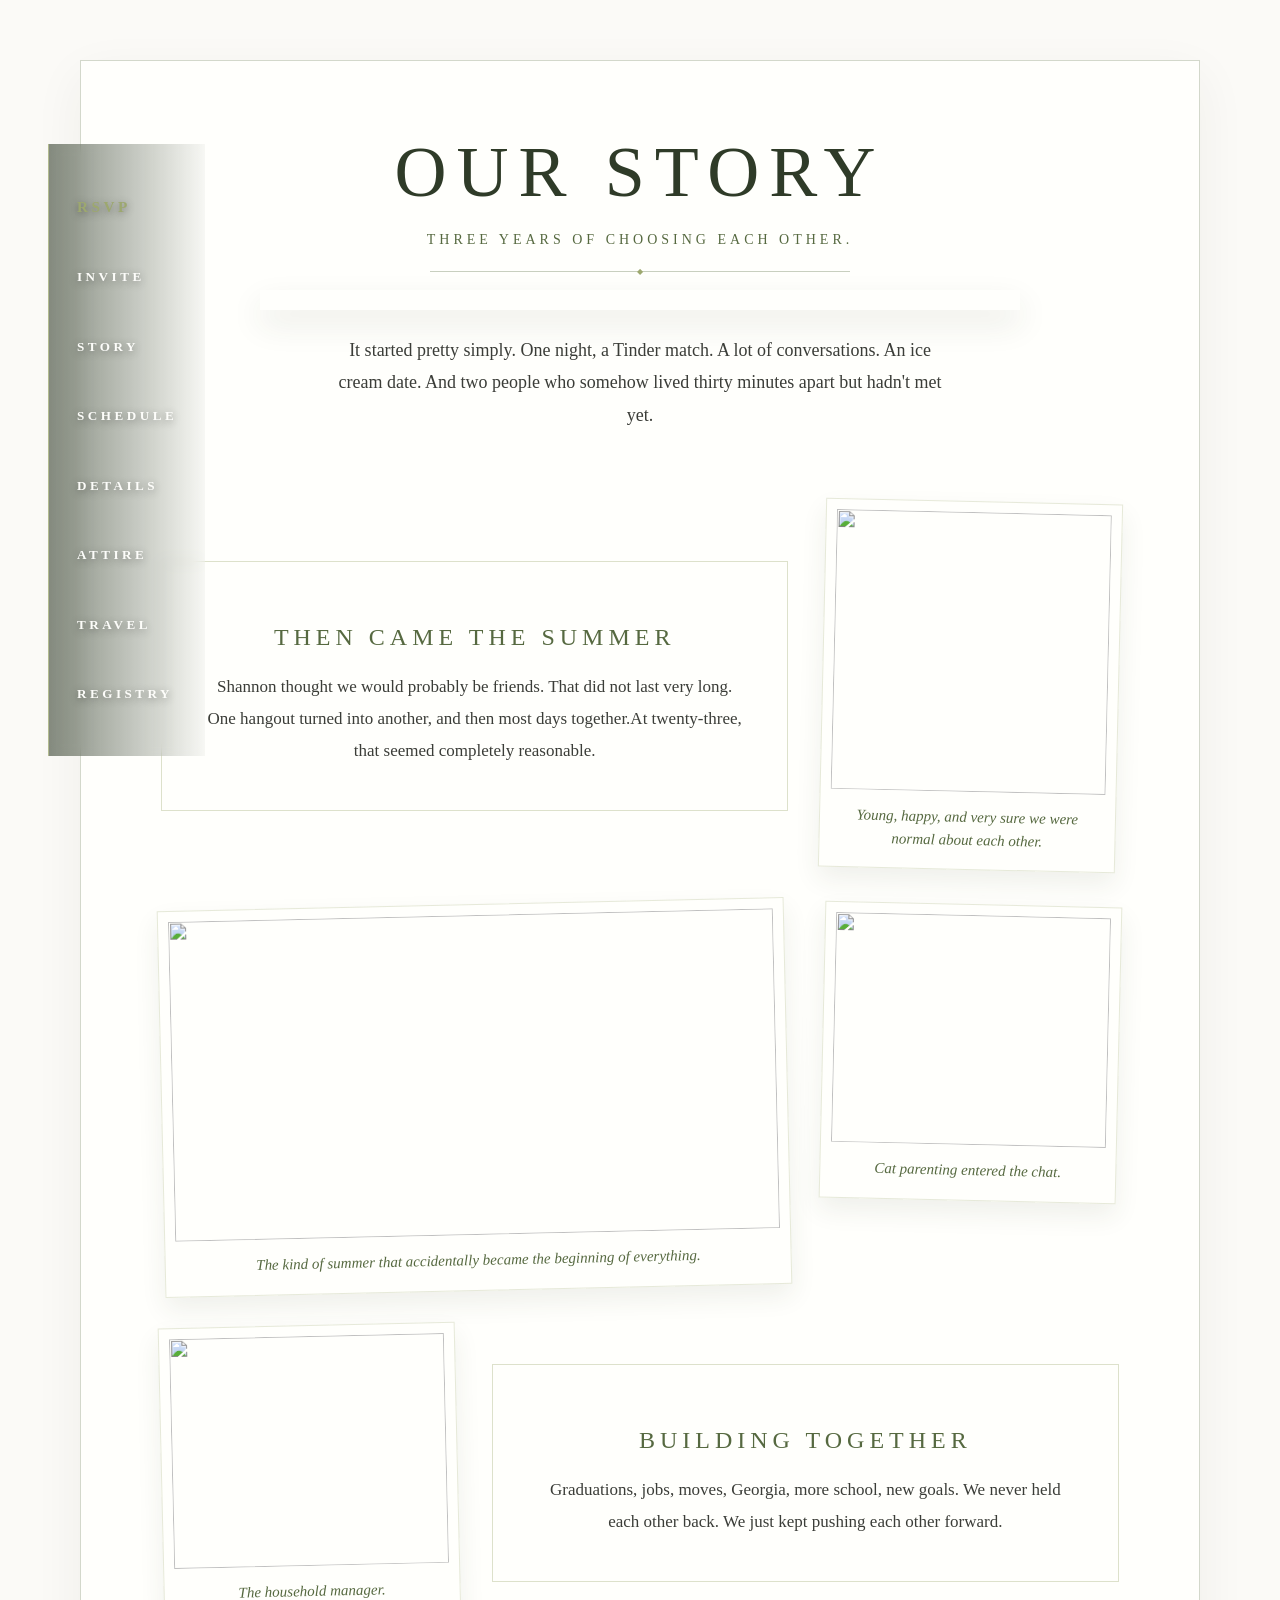
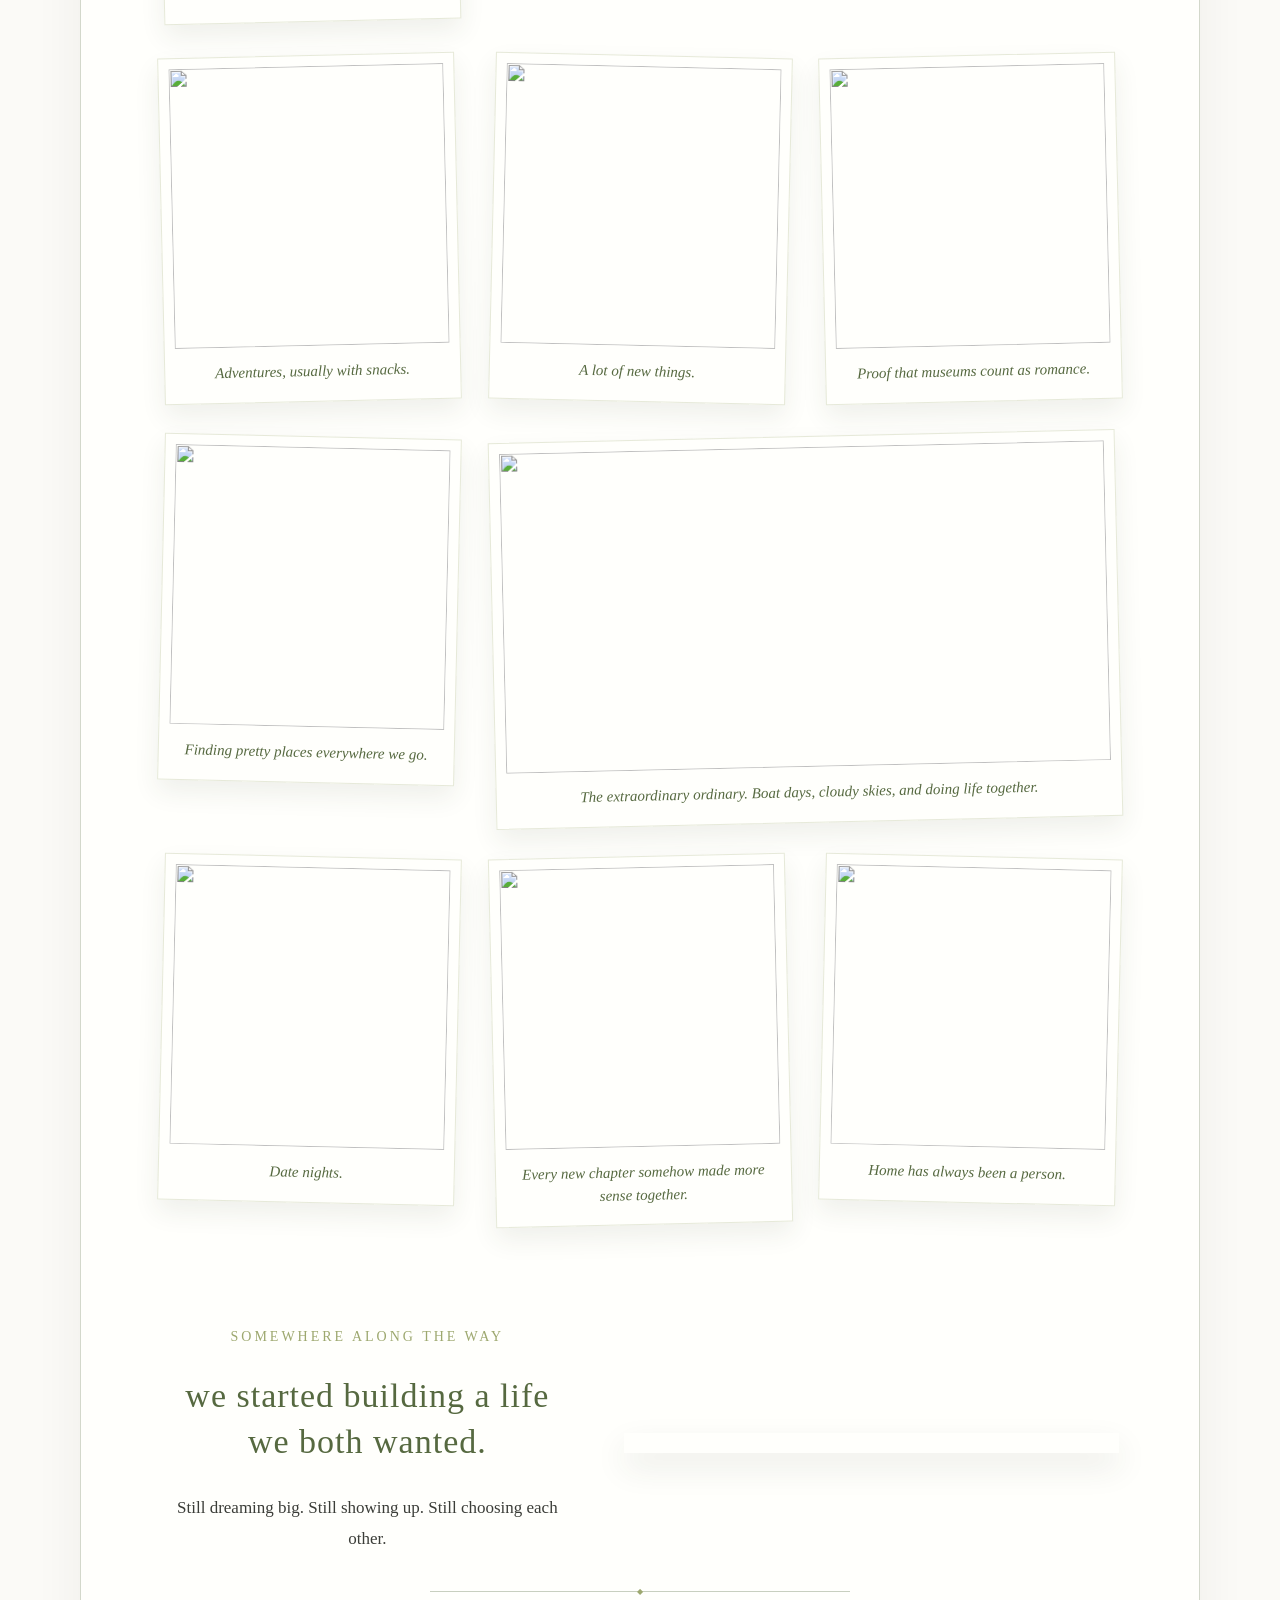
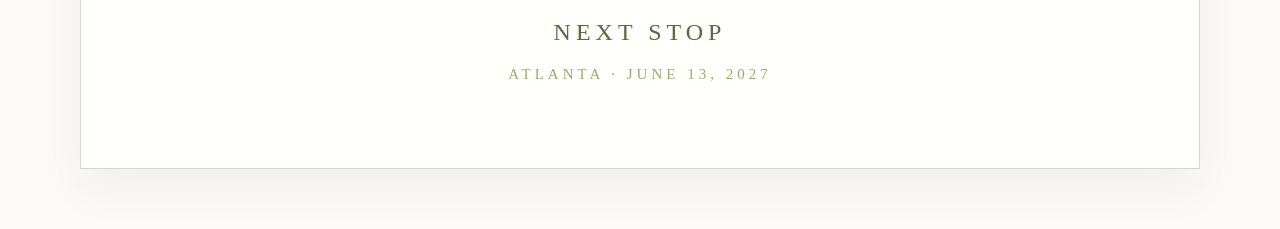
==== story.html @ 342a9368 "Add files via upload" ====
<!DOCTYPE html>
<html lang="en">
<head>
  <meta charset="UTF-8">
  <meta name="viewport" content="width=device-width, initial-scale=1.0">
  <title>Our Story | Laura & Shannon</title>
  <link rel="stylesheet" href="style.css">
</head>

<body class="story-page">
  <div class="side-nav">
    <button id="openRsvpSide" type="button">RSVP</button>
    <a href="index.html">Invite</a>
    <a href="story.html">Story</a>
    <a href="schedule.html">Schedule</a>
    <a href="details.html">Details</a>
    <a href="attire.html">Attire</a>
    <a href="travel.html">Travel</a>
    <a href="registry.html">Registry</a>
  </div>

  <main class="story-wrap">
    <section class="story-card">

      <header class="story-header">
        <h1>Our Story</h1>
        <p>Three years of choosing each other.</p>
      </header>

      <div class="fancy-divider"></div>

      <section class="story-hero">
        <img src="images/story-hero-sunset.jpeg" alt="">
        <p>
          It started pretty simply.

One night, a Tinder match.

A lot of conversations.

An ice cream date.

And two people who somehow lived thirty minutes apart but hadn't met yet.
        </p>
      </section>

      <section class="scrapbook-grid">

        <div class="story-note">
          <h2>Then came the summer</h2>
          <p>
            Shannon thought we would probably be friends. That did not last very long.
            One hangout turned into another, and then most days together.At twenty-three, that seemed completely reasonable.
          </p>
        </div>

        <div class="story-photo rotate-right">
          <img src="images/story-tinder-bar.jpeg" alt="">
          <p>Young, happy, and very sure we were normal about each other.</p>
        </div>

        <div class="story-photo wide rotate-left">
          <img src="images/story-first-summer.jpeg" alt="">
          <p>The kind of summer that accidentally became the beginning of everything.</p>
        </div>

        <div class="story-photo small rotate-right">
          <img src="images/story-cat-window.jpeg" alt="">
          <p>Cat parenting entered the chat.</p>
        </div>

        <div class="story-photo small rotate-left">
          <img src="images/story-cat-sleeping.jpeg" alt="">
          <p>The household manager.</p>
        </div>

        <div class="story-note">
          <h2>Building together</h2>
          <p>
            Graduations, jobs, moves, Georgia, more school, new goals.
            We never held each other back. We just kept pushing each other forward.
          </p>
        </div>

        <div class="story-photo rotate-left">
          <img src="images/story-golf-cart.jpeg" alt="">
          <p>Adventures, usually with snacks.</p>
        </div>

        <div class="story-photo rotate-right">
          <img src="images/story-aquarium.jpeg" alt="">
          <p> A lot of new things.</p>
        </div>

        <div class="story-photo rotate-left">
          <img src="images/story-dinosaur.jpeg" alt="">
          <p>Proof that museums count as romance.</p>
        </div>

        <div class="story-photo rotate-right">
          <img src="images/story-gazebo.jpeg" alt="">
          <p>Finding pretty places everywhere we go.</p>
        </div>

        <div class="story-photo wide rotate-left">
          <img src="images/story-lake.jpeg" alt="">
          <p>The extraordinary ordinary. Boat days, cloudy skies, and doing life together.</p>
        </div>

        <div class="story-photo rotate-right">
          <img src="images/story-steps.jpeg" alt="">
          <p>Date nights.</p>
        </div>

        <div class="story-photo rotate-left">
          <img src="images/story-white-dress.jpeg" alt="">
          <p>Every new chapter somehow made more sense together.</p>
        </div>

        <div class="story-photo rotate-right">
        <img src="images/story-last.jpeg" alt="">
        <p>Home has always been a person.</p>
        </div>

      </section>

      <section class="story-forever">
        <div class="story-forever-text">
          <p>Somewhere along the way</p>
          <h2>we started building a life we both wanted.</h2>
          <p>
            Still dreaming big. Still showing up. Still choosing each other.
          </p>
        </div>

        <img src="images/story-tyvek-kiss.jpg" alt="">
      </section>

      <div class="fancy-divider"></div>

      <section class="story-ending">
        <h2>Next Stop</h2>
        <p>Atlanta · June 13, 2027</p>
      </section>

    </section>
  </main>
  <div id="rsvpModal" class="modal hidden">
    <div class="modal-card rsvp-card">
      <button id="closeRsvp" class="close" type="button">×</button>

      <div class="rsvp-header">
        <p class="modal-subtitle">Kindly respond below</p>
        <h2>RSVP</h2>
        <div class="mini-divider"></div>
      </div>

      <div id="nameStep">
        <label for="guestName">Your Name</label>
        <input type="text" id="guestName" placeholder="First and last name">
        <button id="checkName" type="button">Continue</button>
        <p id="nameMessage"></p>
      </div>

      <form id="rsvpForm" class="hidden">
        <p id="welcomeGuest"></p>

        <label for="attending">Will you be attending?</label>
        <select id="attending" required>
          <option value="">Select one</option>
          <option value="yes">Yes, can’t wait!</option>
          <option value="no">No, unable to attend</option>
        </select>

        <div id="plusOneSection" class="hidden rsvp-panel-section">
          <label class="checkbox-label">
            <input type="checkbox" id="bringingPlusOne">
            I am bringing a plus one
          </label>

          <div id="plusOneNameField" class="hidden">
            <label for="plusOneName">Plus One Name</label>
            <input type="text" id="plusOneName" placeholder="Their full name">
          </div>
        </div>

        <div id="mealSection" class="hidden rsvp-panel-section">
          <label for="mealChoice">Your Dinner Selection</label>
          <select id="mealChoice">
            <option value="">Select one</option>
            <option value="short-ribs">Cabernet Braised Short Ribs</option>
            <option value="white-fish">Herb Marinated Local White Fish</option>
            <option value="blackened-chicken">Blackened Chicken</option>
            <option value="veggie-gnocchi">Brown Butter Cream Gnocchi</option>
          </select>

          <button type="button" class="menu-details-button" data-open-menu>
            See Full Dinner Options
          </button>

          <div id="plusOneMealField" class="hidden">
            <label for="plusOneMealChoice">Plus One Dinner Selection</label>
            <select id="plusOneMealChoice">
              <option value="">Select one</option>
              <option value="short-ribs">Cabernet Braised Short Ribs</option>
              <option value="white-fish">Herb Marinated Local White Fish</option>
              <option value="blackened-chicken">Blackened Chicken</option>
              <option value="veggie-gnocchi">Brown Butter Cream Gnocchi</option>
            </select>
          </div>
        </div>

        <div id="brideNoteSection" class="hidden rsvp-panel-section">
          <label for="brideNote">Send a note to the brides, optional</label>
          <textarea id="brideNote" placeholder="Leave us a note"></textarea>
        </div>

        <div id="reasonSection" class="hidden">
          <label for="reason">We're going to miss you, any message?</label>
          <textarea id="reason" placeholder="Optional"></textarea>
        </div>

        <button type="submit">Submit RSVP</button>
      </form>

      <div id="confirmation" class="hidden confirmation">
        <h3 id="confirmationTitle"></h3>
        <p id="confirmationMessage"></p>
        <button id="finishRsvp" type="button">Close</button>
      </div>
    </div>
  </div>

  <div id="menuModal" class="modal hidden">
    <div class="modal-card menu-modal-card">
      <button id="closeMenuDetails" class="close" type="button">×</button>

      <h2>Dinner Menu</h2>
      <p class="modal-subtitle">Full Dinner Options</p>

      <div class="meal-details">
        <p>
          <strong>Cabernet Braised Short Ribs</strong><br>
          Cabernet-braised short ribs served with roasted vegetables and a rich pan sauce.
        </p>

        <p>
          <strong>Herb Marinated Local White Fish</strong><br>
          Herb-marinated local white fish served with seasonal accompaniments.
        </p>

        <p>
          <strong>Blackened Chicken</strong><br>
          Blackened chicken served with a flavorful sauce and seasonal sides.
        </p>

        <p>
          <strong>Brown Butter Cream Gnocchi</strong><br>
          Brown butter cream gnocchi served as the vegetarian dinner option.
        </p>
      </div>
    </div>
  </div>

  <script src="script.js"></script>
</body>
</html>
---- style.css ----
/* =========================================================
   Laura + Shannon wedding site
   Refactored visual theme: light, modern, whimsical, verdant
   Layout, sizing, and page structure preserved from current CSS.
   ========================================================= */

:root {
  --green: #566940;
  --green-dark: #2f3b28;
  --ivory: #fbfaf7;
  --paper: rgba(255, 255, 252, 0.96);
  --gold: #9da86f;
  --text: #3b3d38;
  --sand: #e7e6dd;

  --sage-light: #eef1dc;
  --sage-mid: #9da86f;
  --sage-deep: #566940;
  --fog: #f3f3ef;
  --ink-soft: #5f615c;
}
* {
  box-sizing: border-box;
}

body {
  margin: 0;
  font-family: Georgia, serif;
  background: var(--ivory);
  color: var(--text);
}

button {
  font-family: inherit;
  background: var(--green);
  color: var(--ivory);
  border: 1px solid var(--gold);
  padding: 12px 28px;
  cursor: pointer;
  letter-spacing: 2px;
  text-transform: uppercase;
}

/* Top bar */

.nav {
  position: fixed;
  top: 24px;
  left: 34px;
  z-index: 40;
  background: transparent;
  border: none;
  padding: 0;
}

.logo {
  color: var(--gold);
  font-size: 36px;
  letter-spacing: 3px;
  text-decoration: none;
}

.nav nav {
  display: flex;
  align-items: center;
  gap: 18px;
}

.nav a,
.nav button {
  color: var(--ivory);
  background: none;
  border: none;
  text-decoration: none;
  font-size: 12px;
  letter-spacing: 1.2px;
  text-transform: uppercase;
  cursor: pointer;
}

.nav button {
  border: 1px solid var(--gold);
  padding: 10px 22px;
}

/* Floating side menu */

.side-nav {
  position: fixed;
  left: 3rem;
  top: 50%;
  transform: translateY(-50%);
  height: 68vh;
  z-index: 40;

  display: flex;
  flex-direction: column;
  justify-content: space-evenly;

  padding-left: 28px;
  border-left: 1.5px solid rgba(157,168,111,.75);

  background: linear-gradient(
    90deg,
    rgba(47,59,40,.42),
    rgba(47,59,40,0)
  );
  padding-right: 28px;
}

.side-nav a,
.side-nav button {
  color: rgba(255,255,255,.98);
  text-decoration: none;
  letter-spacing: 3.5px;
  text-transform: uppercase;
  font-size: .82rem;
  font-weight: bold;
  background: none;
  border: none;
  transition: .3s ease;
  padding: 0;
  font-family: inherit;
  cursor: pointer;
  text-shadow: 0 2px 8px rgba(0,0,0,.7);
}

.side-nav a:hover,
.side-nav button:hover {
  color: var(--gold);
  transform: translateX(10px);
}

#openRsvpSide {
  color: var(--gold);
  font-size: .95rem;
}

/* Landing */

.landing {
  min-height: 100vh;
  position: relative;
  background:
  linear-gradient(
rgba(0,0,0,.15),
rgba(0,0,0,.35)
),
url("images/hero.jpg");
  background-size: cover;
  background-position: 85% 18%;
  background-repeat: no-repeat;
  display: flex;
  align-items: center;
  justify-content: center;
  padding: 115px 20px 60px;
}

.invite-card {
  position: relative;
  left: -250px;
  z-index: 2;
  width: 600px;
  max-width: 520px;
  padding: 18px;
  text-align: center;
  background: rgba(255, 255, 252, 0.96);
  border: 1.5px solid var(--gold);
  box-shadow: 0 18px 56px rgba(47,59,40,0.12);
  backdrop-filter: blur(2px);
}

.botanical-border {
  border: 1px solid var(--gold);
  padding: 58px 38px 42px;
  position: relative;
  background:
    radial-gradient(circle at top left, rgba(114, 137, 94, 0.18), transparent 28%),
    radial-gradient(circle at bottom right, rgba(114, 137, 94, 0.18), transparent 28%);
}

.invite-small {
  font-size: 14px;
  letter-spacing: 1.5px;
}

.invite-card p {
  font-size: 17px;
  line-height: 1.6;
  margin: 8px 0;
}

.invite-card h1 {
  font-size: 72px;
  line-height: 1.05;
  letter-spacing: 5px;
  color: var(--green);
  margin: 24px 0;
  font-weight: 700;
}

.invite-card span {
  color: var(--gold);
  font-size: 48px;
  font-style: italic;
}

.line {
  width: 80px;
  height: 1px;
  background: var(--gold);
  margin: 24px auto;
}

.invite-date {
  font-size: 20px;
  letter-spacing: 2px;
  margin-top: 18px;
}

.invite-place {
  font-size: 16px;
  letter-spacing: 1.5px;
}

.invite-bottom-links {
  display: flex;
  justify-content: center;
  gap: 18px;
  margin: 28px 0 22px;
  flex-wrap: wrap;
}

.invite-bottom-links a {
  color: var(--green);
  text-decoration: none;
  border-bottom: 1px solid var(--gold);
  padding-bottom: 4px;
  text-transform: uppercase;
  letter-spacing: 1.4px;
  font-size: 12px;
}

.invite-bottom-links a:hover {
  color: var(--gold);
}

/* Content pages */

.page-content {
  min-height: 100vh;
  padding: 140px 24px 80px;
  background: var(--ivory);
}

.page-card {
  max-width: 760px;
  margin: 0 auto;
  background: var(--paper);
  border: 1px solid var(--gold);
  padding: 52px;
  box-shadow: 0 16px 42px rgba(47,59,40,0.06);
}

.page-card h1 {
  color: var(--green);
  font-size: 48px;
  margin-top: 0;
}

.page-card p {
  font-size: 18px;
  line-height: 1.7;
}

/* RSVP modal */

.modal {
  position: fixed;
  inset: 0;
  background: rgba(3, 31, 25, 0.78);
  display: flex;
  align-items: center;
  justify-content: center;
  z-index: 200;
  padding: 20px;
  overflow-y: auto;
}

.hidden {
  display: none;
}

.modal-card {
  background:
    radial-gradient(circle at top left, rgba(157,168,111,.13), transparent 34%),
    rgba(255,255,252,.97);
  border: 1.5px solid var(--gold);
  width: 100%;
  max-width: 460px;
  padding: 42px;
  position: relative;
  box-shadow: 0 20px 60px rgba(47,59,40,0.18);
  max-height: calc(100vh - 40px);
  overflow-y: auto;
}

.close {
  position: absolute;
  top: 14px;
  right: 16px;
  background: none;
  border: none;
  color: var(--green);
  font-size: 28px;
  padding: 0;
}

.modal-card h2 {
  text-align: center;
  color: var(--green);
  font-size: 46px;
  letter-spacing: 5px;
  margin-bottom: 4px;
}

.modal-subtitle {
  text-align: center;
  color: var(--gold);
  text-transform: uppercase;
  letter-spacing: 2px;
  font-size: 12px;
}

label {
  display: block;
  margin-top: 18px;
  font-size: 13px;
  letter-spacing: 1px;
  text-transform: uppercase;
}

input,
select,
textarea {
  width: 100%;
  padding: 12px;
  margin-top: 8px;
  border: 1px solid rgba(157,168,111,.35);
  background: rgba(255,250,242,.92);
  font-family: inherit;
  color: var(--green);
}

input:focus,
select:focus,
textarea:focus {
  outline: 1px solid rgba(157,168,111,.8);
  border-color: rgba(157,168,111,.8);
}

textarea {
  min-height: 80px;
}

.checkbox-label {
  display: flex;
  align-items: center;
  gap: 10px;
  padding: 12px 0 0;
  text-transform: none;
  letter-spacing: .6px;
  font-size: 15px;
}

.checkbox-label input {
  width: auto;
}

.modal-card button:not(.close) {
  width: 100%;
  margin-top: 24px;
}

.menu-details-button {
  margin-top: 12px;
  width: 100%;
  background: rgba(255,255,252,.72);
  color: var(--green);
  border: 1px solid rgba(157,168,111,.55);
}

.menu-details-button:hover,
.as-button:hover {
  background: var(--green);
  color: var(--ivory);
}

.as-button {
  font-family: inherit;
  background: transparent;
  cursor: pointer;
}

.menu-modal-card {
  max-width: 680px;
}

.meal-details {
  text-align: left;
  margin-top: 24px;
  display: grid;
  gap: 16px;
}

.meal-details p {
  font-size: 15px;
  line-height: 1.7;
  padding: 16px 18px;
  border: 1px solid rgba(157,168,111,.28);
  background: rgba(255,255,252,.65);
  margin: 0;
}

.rsvp-card {
  max-width: 520px;
  padding: 48px 46px;
}

.rsvp-header {
  text-align: center;
  margin-bottom: 20px;
}

.mini-divider {
  width: 120px;
  height: 1px;
  background: rgba(157,168,111,.65);
  margin: 18px auto 10px;
}

.rsvp-panel-section {
  margin-top: 18px;
  padding-top: 8px;
}

#nameMessage {
  color: #a36a62;
  font-size: 14px;
}

#welcomeGuest {
  text-align: center;
  color: var(--green);
  font-size: 16px;
}

.confirmation {
  text-align: center;
}

.confirmation h3 {
  color: var(--gold);
  font-size: 34px;
}

/* Responsive */

@media (max-width: 1000px) {
  .invite-card {
    left: 0;
  }
}

@media (max-width: 900px) {
  .nav {
    padding: 14px 18px;
  }

  .nav a {
    display: none;
  }

  .landing {
    background-position: 65% center;
  }

  .invite-card {
    width: 100%;
    max-width: 520px;
    padding: 18px;
  }

  .botanical-border {
    padding: 44px 24px 34px;
  }

  .invite-card h1 {
    font-size: 46px;
  }

  .invite-card span {
    font-size: 34px;
  }

  .page-card {
    padding: 34px 24px;
  }
}

@media (max-width: 768px) {
  .landing {
    background-position: center 50%;
  }
}

@media (max-width: 700px) {
  .modal {
    align-items: flex-start;
    padding: 82px 14px 24px;
  }

  .modal-card,
  .rsvp-card {
    max-width: calc(100vw - 28px);
    padding: 30px 24px;
  }

  .modal-card h2 {
    font-size: 38px;
    letter-spacing: 4px;
  }

  input,
  select,
  textarea {
    font-size: 16px;
  }
}

/* DETAILS PAGE */

.details-page {
  background: var(--ivory);
}

.details-wrap {
  min-height: 100vh;
  padding: 50px 20px;
}

.details-card {
  max-width: 1050px;
  margin: 0 auto;
  background: rgba(255, 252, 245, 0.96);
  border: 1px solid rgba(198, 160, 75, 0.55);
  padding: 58px 72px 70px;
  box-shadow: 0 16px 48px rgba(47,59,40,0.06);
}

/* Top sketch */

.details-sketch {
  text-align: center;
  margin-bottom: -15px;
}

.details-sketch img {
  width: 100%;
  max-width: 760px;
  display: block;
  margin: 0 auto;
  opacity: 0.78;
}

.details-intro {
  text-align: center;
  max-width: 620px;
  margin: 0 auto 15px;
  text-transform: uppercase;
  letter-spacing: 4px;
  line-height: 1.8;
  font-size: 13px;
}

/* Small decorative divider */

.fancy-divider {
  position: relative;
  width: 420px;
  height: 18px;
  margin: 10px auto;
}

.fancy-divider::before {
  content: "";
  position: absolute;
  left: 0;
  right: 0;
  top: 50%;
  height: 1px;
  background: rgba(157,168,111,.55);
}

.fancy-divider::after {
  content: "◆";
  position: absolute;
  left: 50%;
  top: 50%;
  transform: translate(-50%,-50%);
  color: var(--gold);
  font-size: 8px;
}

/* Ceremony and reception */

.venue-grid {
  display: grid;
  grid-template-columns: 1fr 1fr;
  gap: 60px;
  margin-bottom: 46px;
}

.venue-block {
  text-align: center;
  padding: 10px 40px;
}

.venue-block:first-child {
  position: relative;
}

.venue-block:first-child::after {
  content: "";
  position: absolute;
  top: 15px;
  bottom: 15px;
  right: -30px;
  width: 1px;
  background: rgba(157,168,111,.45);
}

.details-card h2 {
  color: var(--green);
  text-transform: uppercase;
  letter-spacing: 5px;
  font-size: 20px;
  font-weight: 500;
  margin: 14px 0 22px;
}

.venue-block p,
.info-box p,
.important-banner li {
  font-size: 17px;
  line-height: 1.8;
  margin: 6px 0;
}

/* Important information banner */

.important-banner {
  text-align: center;
  padding: 48px 70px;
  margin: 30px 0 55px;
  border-top: 1px solid rgba(157,168,111,.45);
  border-bottom: 1px solid rgba(157,168,111,.45);
}

.important-banner h2 {
  margin-bottom: 30px;
}

.important-banner ul {
  list-style: none;
  max-width: 800px;
  margin: auto;
  padding: 0;
}

.important-banner li {
  margin: 14px 0;
}

/* Bottom information boxes */

.info-boxes {
  display: grid;
  grid-template-columns: 1fr 1fr;
  gap: 50px;
}

.info-box {
  border: 1px solid rgba(157,168,111,.35);
  padding: 45px;
  text-align: center;
}

.info-box h2 {
  margin-bottom: 24px;
}

.dinner-menu-box p {
  max-width: 420px;
  margin-left: auto;
  margin-right: auto;
}

.outline-button {
  display: inline-block;
  margin-top: 22px;
  padding: 12px 28px;
  border: 1px solid var(--gold);
  color: var(--green);
  text-decoration: none;
  text-transform: uppercase;
  letter-spacing: 2px;
  font-size: 12px;
}

.outline-button:hover {
  background: var(--green);
  color: var(--ivory);
}

/* Mobile */

@media (max-width: 900px) {
  .details-wrap {
    padding: 40px 16px;
  }

  .details-card {
    padding: 36px 24px 44px;
  }

  .details-sketch img {
    max-width: 100%;
  }

  .fancy-divider {
    width: 260px;
  }

  .venue-grid,
  .info-boxes {
    grid-template-columns: 1fr;
    gap: 36px;
  }

  .venue-block:first-child {
    border-right: none;
    border-bottom: 1px solid rgba(157,168,111,.45);
    padding-bottom: 34px;
  }

  .important-banner {
    padding: 40px 24px;
  }
}

/* SCHEDULE PAGE */

.schedule-page {
  background: var(--ivory);
}

.schedule-wrap {
  min-height: 100vh;
  padding: 50px 20px;
}

.schedule-card {
  max-width: 1050px;
  margin: 0 auto;
  background: rgba(255, 252, 245, 0.96);
  border: 1px solid rgba(157,168,111,.55);
  padding: 58px 72px 70px;
  box-shadow: 0 16px 48px rgba(47,59,40,0.06);
}

.schedule-header {
  text-align: center;
}

.schedule-header h1 {
  color: var(--green);
  font-size: 64px;
  text-transform: uppercase;
  letter-spacing: 8px;
  margin: 0 0 16px;
  font-weight: 500;
}

.schedule-header p {
  text-transform: uppercase;
  letter-spacing: 4px;
  font-size: 13px;
}

/* Timeline */

.simple-timeline {
  position: relative;
  max-width: 620px;
  margin: 0 auto;
  padding: 10px 0;
}

.simple-timeline::before {
  content: "";
  position: absolute;
  top: 0;
  bottom: 0;
  left: 50%;
  width: 1px;
  background: rgba(157,168,111,.5);
}

.schedule-event {
  position: relative;
  text-align: center;
  max-width: 340px;
  margin: 0 auto 54px;
  padding: 0 24px 34px;
  background: rgba(255,255,252,.96);
}

.schedule-event::before {
  content: "◆";
  position: absolute;
  top: 0;
  left: 50%;
  transform: translate(-50%, -50%);
  color: var(--gold);
  font-size: 8px;
}

.timeline-time {
  color: var(--gold);
  text-transform: uppercase;
  letter-spacing: 3px;
  font-size: 13px;
  margin: 0 0 10px;
  position: relative;
  z-index: 3;
}

.schedule-event h2 {
  color: var(--green);
  text-transform: uppercase;
  letter-spacing: 4px;
  font-size: 20px;
  font-weight: 500;
  margin: 0 0 10px;
  position: relative;
  z-index: 3;
}

.schedule-event p {
  font-size: 16px;
  line-height: 1.6;
  margin: 4px 0;
  position: relative;
  z-index: 3;
}

/* Decorative art */

.event-art {
  position: absolute;
  opacity: .72;
  pointer-events: none;
  z-index: 1;
  width: 300px;
}

.temple-art {
  width: 250px;
  left: -55px;
  top: 5px;
  mask-image: linear-gradient(to right, black 0%, black 50%, transparent 100%);
  -webkit-mask-image: linear-gradient(to right, black 0%, black 50%, transparent 100%);
}

.fernbank-art {
  width: 250px;
  right: -45px;
  top: 10px;
  mask-image: linear-gradient(to left, black 0%, black 50%, transparent 100%);
  -webkit-mask-image: linear-gradient(to left, black 0%, black 50%, transparent 100%);
}

.drinks-art{
    width:225px;
    left:-120px;
    right:auto;
    top:-8px;

    mask-image: linear-gradient(
        to right,
        rgba(0,0,0,1) 0%,
        rgba(0,0,0,.95) 45%,
        rgba(0,0,0,.4) 75%,
        rgba(0,0,0,0) 100%
    );

    -webkit-mask-image: linear-gradient(
        to right,
        rgba(0,0,0,1) 0%,
        rgba(0,0,0,.95) 45%,
        rgba(0,0,0,.4) 75%,
        rgba(0,0,0,0) 100%
    );
}

/* Bottom boxes */

.schedule-info-grid {
  display: grid;
  grid-template-columns: 1fr 1fr;
  gap: 50px;
  margin-top: 20px;
}

.schedule-info-box {
  border: 1px solid rgba(157,168,111,.35);
  padding: 42px;
  text-align: center;
}

.schedule-info-box img {
  width: 100%;
  max-width: 300px;
  display: block;
  margin: 0 auto 20px;
  opacity: .75;
}

.schedule-info-box h2 {
  color: var(--green);
  text-transform: uppercase;
  letter-spacing: 5px;
  font-size: 20px;
  font-weight: 500;
  margin: 14px 0 22px;
}

.schedule-info-box p {
  font-size: 17px;
  line-height: 1.8;
  margin: 6px 0;
}

/* Mobile */

@media (max-width: 900px) {
  .schedule-wrap {
    padding: 40px 16px;
  }

  .schedule-card {
    padding: 36px 24px 44px;
  }

  .schedule-header h1 {
    font-size: 42px;
    letter-spacing: 5px;
  }

  .fancy-divider {
    width: 260px;
  }

  .event-art {
    opacity: .35;
  }

  .temple-art,
  .fernbank-art,
  .drinks-art {
    left: 50%;
    right: auto;
    transform: translateX(-50%);
    top: 8px;
  }

  .schedule-info-grid {
    grid-template-columns: 1fr;
  }
}

/* ATTIRE PAGE */

.attire-page {
  background: #eeeee9;
  min-height: 100vh;
  position: relative;
  overflow-x: hidden;
}

/* Background photo collage */

.attire-photo-grid {
  position: fixed;
  inset: 0;
  z-index: 0;
  pointer-events: none;

  display: grid;
  grid-template-columns: repeat(4, 1fr);
  grid-template-rows: repeat(3, 1fr);
  gap: 8px;
  padding: 22px;
}

.attire-photo {
  width: 100%;
  height: 100%;
  object-fit: cover;
  filter: grayscale(100%) contrast(1.12) brightness(.9);
  opacity: .42;
  border: 1px solid rgba(157,168,111,.16);
}

/* Main content */

.attire-wrap {
  position: relative;
  z-index: 2;
  min-height: 100vh;
  padding: 70px 24px;
  display: flex;
  justify-content: center;
}

.attire-panel {
  position: relative;
  max-width: 1050px;
  width: 100%;
  padding: 90px 90px;
  text-align: center;

  background: rgba(255,255,252,.96);
  border: 1px solid rgba(157,168,111,.35);
  box-shadow: 0 20px 70px rgba(47,59,40,.12);
  overflow: visible;
}

.attire-page .fancy-divider {
  margin: 24px auto 28px;
}

.attire-panel::before {
  display: none;
}

.attire-hero-layout {
  position: relative;
  display: block;
  min-height: 300px;
  margin-bottom: 5px;
}

.attire-panel > * {
  position: relative;
  z-index: 2;
}

.attire-heading {
  width: 560px;
  max-width: 100%;
  margin: 0 auto;
  position: relative;
  z-index: 4;
}

.attire-model {
  position:absolute;
  top:60px;
  width:320px;
  z-index:3;

  filter:
    drop-shadow(0 0 35px rgba(255,255,255,.08))
    drop-shadow(0 20px 50px rgba(0,0,0,.8));
}

.attire-model-left{
  left:-220px;
  top:40px;
  transform:rotate(-3deg);
}

.attire-model-right{
  right:-220px;
  top:40px;
  transform:rotate(3deg);
}

/* Text */

.attire-panel h1 {
  color: var(--green);
  font-size: 72px;
  letter-spacing: 10px;
  text-transform: uppercase;
  font-weight: 500;
  margin: 0;
}

.dress-code {
  color: var(--gold);
  text-transform: uppercase;
  letter-spacing: 6px;
  font-size: 24px;
  margin: 0 0 10px;
}

.dress-subtitle {
  color: #3b3d38;
  text-transform: uppercase;
  letter-spacing: 4px;
  font-size: 14px;
  margin-bottom: 20px;
}

.attire-intro {
  max-width: 650px;
  margin: 0 auto;
  color: #3b3d38;
  line-height: 1.9;
  font-size: 17px;
}

/* Guidelines */

.attire-guidelines{
  display:grid;
  grid-template-columns:1fr 1fr;
  gap:0;
  margin-top:5px;
}

.attire-column{
  padding:0 40px;
}

.attire-column:first-child{
  border-right:1px solid rgba(157,168,111,.25);
}

.attire-column:last-child{
  padding-left:30px;
}

.attire-column h2,
.attire-notes h2 {
  color: var(--gold);
  text-transform: uppercase;
  letter-spacing: 5px;
  font-size: 20px;
  margin-bottom: 10px;
}

.attire-column ul {
  list-style: none;
  padding: 0;
  margin: 0;
}

.attire-column li {
  color: #3b3d38;
  line-height: 2;
  font-size: 17px;
}

.attire-notes p {
  color: #3b3d38;
  line-height: 1.9;
  margin: 0px 0;
}

/* Mobile */

@media (max-width: 1000px) {
  .attire-photo-grid {
    display: none;
  }

  .attire-wrap {
    padding: 40px 16px;
  }

  .attire-panel {
    padding: 45px 28px;
  }

  .attire-hero-layout {
    grid-template-columns: 1fr;
  }

  .attire-model {
    max-width: 220px;
    margin: 0 auto;
    opacity: .75;
  }

  .attire-model-left,
  .attire-model-right {
    transform: none;
    justify-self: center;
  }

  .attire-panel h1 {
    font-size: 46px;
    letter-spacing: 5px;
  }

  .attire-guidelines {
    grid-template-columns: 1fr;
    gap: 40px;
  }

  .attire-column:first-child {
    border-right: none;
    border-bottom: 1px solid rgba(157,168,111,.25);
    padding-right: 0;
    padding-bottom: 30px;
  }

  .attire-column:last-child {
    padding-left: 0;
  }
}

/* TRAVEL PAGE */

.travel-page {
  background: var(--ivory);
}

.travel-wrap {
  min-height: 100vh;
  padding: 60px 24px;
}

.travel-card {
  max-width: 1100px;
  margin: 0 auto;
  background: rgba(255,255,252,.96);
  border: 1px solid rgba(157,168,111,.45);
  padding: 70px 80px;
  text-align: center;
  box-shadow: 0 16px 48px rgba(47,59,40,0.06);
}

.travel-card h1 {
  color: var(--green);
  font-size: 72px;
  letter-spacing: 10px;
  text-transform: uppercase;
  font-weight: 500;
  margin: -8px 0 18px;
}

.travel-intro {
  max-width: 620px;
  margin: 0 auto;
  text-transform: uppercase;
  letter-spacing: 3px;
  line-height: 1.8;
  font-size: 13px;
}

.travel-icon-grid,
.hotel-grid,
.things-grid {
  display: grid;
  gap: 42px;
}

.travel-icon-grid {
  display:grid;
  grid-template-columns:repeat(3,1fr);
  gap:60px;
}

.travel-icon-card {
  padding: 20px 26px;
  display:flex;
  flex-direction:column;
  align-items:center;
  text-align:center;
}

.travel-icon {
  color: var(--gold);
  font-size: 40px;
  margin-bottom: 20px;
}

.travel-card h2,
.travel-icon-card h2,
.hotel-box h3 {
  color: var(--green);
  text-transform: uppercase;
  letter-spacing: 5px;
  font-size: 20px;
  font-weight: 500;
}

.travel-icon-card p,
.travel-section p,
.hotel-box p,
.things-grid p {
  font-size: 17px;
  line-height: 1.8;
  flex-grow:1;
}

.travel-section h2 {
  text-align: center;
  margin-bottom: 50px;
}

.travel-section {
  max-width: 900px;
  margin: 0 auto;
}

.hotel-grid {
  grid-template-columns: 1fr 1fr;
  margin: 35px 0;
}

.hotel-box {
  padding: 35px;
  border: 1px solid rgba(157,168,111,.35);
}

.things-grid {
  grid-template-columns: repeat(3, 1fr);
  margin-top: 34px;
}

.things-grid p {
  border-bottom: 1px solid rgba(157,168,111,.35);
  padding-bottom: 12px;
}

.shabbat-section,
.uber-section {
  max-width: 720px;
}

@media (max-width: 900px) {
  .travel-wrap {
    padding: 40px 16px;
  }

  .travel-card {
    padding: 42px 26px;
  }

  .travel-card h1 {
    font-size: 46px;
    letter-spacing: 5px;
  }

  .travel-icon-grid,
  .hotel-grid,
  .things-grid {
    grid-template-columns: 1fr;
  }
}

.hotel-grid.three {
  grid-template-columns: repeat(3, 1fr);
}

.hotel-box a,
.things-grid a {
  color: var(--green);
  text-decoration: none;
  border-bottom: 1px solid rgba(157,168,111,.55);
}

.hotel-box a:hover,
.things-grid a:hover {
  color: var(--gold);
}

.travel-icon-card p {
  min-height: 92px;
}

@media (max-width: 900px) {
  .hotel-grid.three {
    grid-template-columns: 1fr;
  }

  .travel-icon-card p {
    min-height: auto;
  }
}

.travel-skyline img {
  width: 100%;
  max-width: 620px;
  display: block;
  margin: 0 auto 18px;
  opacity: .72;
}

.airbnb-wrap{
  text-align:center;
  margin-top:40px;
}

.travel-card-icon {
  width: 86px;
  height: 86px;
  object-fit: contain;
  display: block;
  margin: 0 auto 18px;
  opacity: .85;
}

.train-icon {
  width: 105px;
}

.hotel-price-icon {
  width: 52px;
  height: 52px;
  object-fit: contain;
  display: block;
  margin: 0 auto 12px;
  opacity: .85;
}

.atlanta-grid{
  display:grid;
  grid-template-columns:repeat(3,1fr);
  gap:26px;
  margin-top:40px;
}

.atlanta-card{
  display:block;
  text-decoration:none;
  color:inherit;
  border:1px solid rgba(157,168,111,.25);
  padding:26px;
  text-align:left;
  height:100%;
  transition:
    transform .25s ease,
    box-shadow .25s ease,
    border-color .25s ease;
}

.atlanta-card h3{
  margin:0 0 14px;
  color:var(--green);
  font-size:18px;
  letter-spacing:2px;
}

.atlanta-card h3 a{
  color:inherit;
  text-decoration:none;
}

.atlanta-card ul{
  margin:0;
  padding-left:18px;
}

.atlanta-card li{
  margin-bottom:8px;
  line-height:1.6;
}

.atlanta-card:hover{
  transform:translateY(-4px);
  border-color:rgba(157,168,111,.65);
  box-shadow:0 12px 30px rgba(0,0,0,.08);
}

/* clickable Atlanta cards only */

.atlanta-grid > a.atlanta-card {
  display: block;
  height: 100%;
  width: 100%;
  text-decoration: none;
  color: inherit;
  cursor: pointer;
}

.atlanta-grid > a.atlanta-card * {
  pointer-events: none;
}

.atlanta-heading-box {
  text-align: center;
}

.atlanta-heading-box h2 {
  margin-bottom: 8px !important;
  position: relative;
  z-index: 2;
}

.atlanta-icons {
  text-align: center;
  margin: -6px auto 10px !important;
  overflow: visible !important;
  line-height: 0;
}

.atlanta-icons img {
  width: 100%;
  max-width: 1050px;
  height: auto;
  display: block;
  margin: 0 auto !important;
  opacity: .82;
  transform: none !important;
}

.atlanta-heading-box p {
  max-width: 760px;
  margin: 12px auto 30px !important;
}

@media (max-width: 900px) {
  .atlanta-grid {
    grid-template-columns: 1fr;
  }

  .atlanta-icons {
    margin: -4px auto 10px !important;
  }

  .atlanta-icons img {
    max-width: 680px;
    opacity: .75;
    transform: none !important;
  }
}

@media (max-width: 600px) {
  .atlanta-icons img {
    max-width: 520px;
  }

  .atlanta-heading-box p {
    font-size: 16px;
  }
}

@media (min-width: 1000px) and (max-width: 1450px) {
  .travel-card {
    margin-left: 230px;
    margin-right: 40px;
    max-width: calc(100vw - 300px);
  }
}

@media (min-width: 1451px) {
  .travel-card {
    margin-left: auto;
    margin-right: auto;
  }
}

/* Travel planning lookup */

.travel-lookup-section {
  max-width: 900px;
  margin: 0 auto;
}

.travel-lookup-grid {
  display: grid;
  grid-template-columns: repeat(3, 1fr);
  gap: 26px;
}

.travel-lookup-card {
  display: block;
  padding: 28px 22px;
  border: 1px solid rgba(157,168,111,.35);
  color: var(--green);
  text-decoration: none;
  text-align: center;
  transition: .25s ease;
  background: rgba(255,255,252,.62);
}

.travel-lookup-card span {
  display: block;
  color: var(--gold);
  font-size: 34px;
  line-height: 1;
  margin-bottom: 14px;
}

.travel-lookup-card strong {
  display: block;
  text-transform: uppercase;
  letter-spacing: 4px;
  font-size: 15px;
  margin-bottom: 10px;
}

.travel-lookup-card small {
  display: block;
  font-size: 14px;
  line-height: 1.5;
}

.travel-lookup-card:hover {
  transform: translateY(-4px);
  border-color: rgba(157,168,111,.75);
  box-shadow: 0 12px 30px rgba(0,0,0,.08);
}

#uber-vouchers {
  scroll-margin-top: 115px;
}

@media (max-width: 900px) {
  .travel-lookup-grid {
    grid-template-columns: 1fr;
  }
}

/* REGISTRY PAGE */

.registry-page {
  background: var(--ivory);
}

.registry-wrap {
  min-height: 100vh;
  padding: 70px 24px;
}

.registry-card {
  max-width: 900px;
  margin: 0 auto;
  background: rgba(255,255,252,.96);
  border: 1px solid rgba(157,168,111,.45);
  padding: 80px 90px;
  text-align: center;
  box-shadow: 0 16px 48px rgba(47,59,40,0.06);
}

.registry-card h1 {
  color: var(--green);
  font-size: 72px;
  letter-spacing: 10px;
  text-transform: uppercase;
  font-weight: 500;
  margin: 0;
}

.registry-intro {
  max-width: 660px;
  margin: 0 auto 48px;
  font-size: 17px;
  line-height: 1.9;
}

.registry-buttons {
  display: grid;
  grid-template-columns: 1fr 1fr;
  gap: 64px;
  max-width: 680px;
  margin: 0 auto;
}

.registry-button {
  display: block;
  padding: 18px 28px;
  border: 1px solid var(--gold);
  color: var(--green);
  text-decoration: none;
  text-transform: uppercase;
  letter-spacing: 4px;
  font-size: 14px;
  font-weight: 600;
  transition: .25s ease;
}

.registry-button:hover {
  background: var(--green);
  color: var(--ivory);
}

.registry-note-divider {
  position: relative;
  width: 320px;
  height: 18px;
  margin: 50px auto 24px;
}

.registry-note-divider::before {
  content: "";
  position: absolute;
  left: 0;
  right: 0;
  top: 50%;
  height: 1px;
  background: rgba(157,168,111,.45);
}

.registry-note-divider::after {
  content: "♥";
  position: absolute;
  left: 50%;
  top: 50%;
  transform: translate(-50%,-52%);
  color: var(--gold);
  background: rgba(255,255,252,.96);
  padding: 0 14px;
  font-size: 14px;
}

.registry-note {
  max-width: 560px;
  margin: 0 auto;
  font-size: 16px;
  line-height: 1.8;
}

@media (max-width: 900px) {
  .registry-card {
    padding: 48px 26px;
  }

  .registry-card h1 {
    font-size: 46px;
    letter-spacing: 5px;
  }

  .registry-buttons {
    grid-template-columns: 1fr;
    gap: 18px;
  }

  .registry-note-divider {
    width: 240px;
  }
}

/* STORY PAGE */

.story-page {
  background: var(--ivory);
}

.story-wrap {
  min-height: 100vh;
  padding: 60px 24px;
}

.story-card {
  max-width: 1120px;
  margin: 0 auto;
  background: rgba(255,255,252,.96);
  border: 1px solid rgba(157,168,111,.45);
  padding: 70px 80px;
  box-shadow: 0 16px 48px rgba(47,59,40,0.06);
}

.story-header {
  text-align: center;
}

.story-header h1 {
  color: var(--green);
  font-size: 72px;
  letter-spacing: 10px;
  text-transform: uppercase;
  font-weight: 500;
  margin: 0 0 18px;
}

.story-header p {
  color: var(--gold);
  text-transform: uppercase;
  letter-spacing: 4px;
  font-size: 14px;
}

.story-hero {
  max-width: 760px;
  margin: 0 auto 70px;
  text-align: center;
}

.story-hero img,
.story-photo img,
.story-forever img {
  width: 100%;
  display: block;
  object-fit: cover;
}

.story-hero img {
  max-height: 520px;
  border: 10px solid rgba(255,255,252,.95);
  box-shadow: 0 14px 32px rgba(47,59,40,.10);
}

.story-hero p {
  max-width: 620px;
  margin: 24px auto 0;
  font-size: 18px;
  line-height: 1.8;
}

.scrapbook-grid {
  display: grid;
  grid-template-columns: repeat(3, 1fr);
  gap: 34px;
  align-items: start;
}

.story-photo {
  background: rgba(255,255,252,.94);
  padding: 10px 10px 18px;
  border: 1px solid rgba(157,168,111,.25);
  box-shadow: 0 12px 26px rgba(47,59,40,.08);
  text-align: center;
}

.story-photo img {
  height: 280px;
}

.story-photo.small img {
  height: 230px;
}

.story-photo.wide {
  grid-column: span 2;
}

.story-photo.wide img {
  height: 320px;
}

.story-photo p {
  color: var(--green);
  margin: 14px 6px 0;
  font-size: 15px;
  line-height: 1.5;
  font-style: italic;
}

.rotate-left {
  transform: rotate(-1.3deg);
}

.rotate-right {
  transform: rotate(1.3deg);
}

.story-note {
  grid-column: span 2;
  border: 1px solid rgba(157,168,111,.35);
  padding: 42px;
  text-align: center;
  align-self: center;
  background: rgba(255,255,252,.72);
}

.story-note h2,
.story-forever h2,
.story-ending h2 {
  color: var(--green);
  text-transform: uppercase;
  letter-spacing: 5px;
  font-size: 24px;
  font-weight: 500;
}

.story-note p {
  font-size: 17px;
  line-height: 1.9;
  margin: 0;
}

.story-forever {
  margin-top: 90px;
  display: grid;
  grid-template-columns: 1fr 1.2fr;
  gap: 50px;
  align-items: center;
}

.story-forever-text {
  text-align: center;
}

.story-forever-text p:first-child {
  color: var(--gold);
  text-transform: uppercase;
  letter-spacing: 3px;
  font-size: 14px;
}

.story-forever-text p:last-child {
  font-size: 17px;
  line-height: 1.8;
}

.story-forever h2 {
  font-size: 34px;
  line-height: 1.35;
  text-transform: none;
  letter-spacing: 1px;
}

.story-forever img {
  max-height: 540px;
  border: 10px solid rgba(255,255,252,.95);
  box-shadow: 0 14px 32px rgba(47,59,40,.10);
}

.story-ending {
  text-align: center;
}

.story-ending p {
  color: var(--gold);
  text-transform: uppercase;
  letter-spacing: 4px;
  font-size: 15px;
}

@media (max-width: 900px) {
  .story-card {
    padding: 42px 24px;
  }

  .story-header h1 {
    font-size: 46px;
    letter-spacing: 5px;
  }

  .scrapbook-grid,
  .story-forever {
    grid-template-columns: 1fr;
  }

  .story-photo.wide,
  .story-note {
    grid-column: span 1;
  }

  .rotate-left,
  .rotate-right {
    transform: none;
  }

  .story-photo img,
  .story-photo.small img,
  .story-photo.wide img {
    height: auto;
    max-height: none;
  }
}

.story-final-row {
  grid-column: 1 / -1;
  display: grid;
  grid-template-columns: repeat(3, 1fr);
  gap: 34px;
}
/* =========================================================
   CONSOLIDATED FINAL THEME + RESPONSIVE BEHAVIOR
   Keeps the current layout tight, but shifts styling toward
   the floral proposal: ivory, soft gray, sage, olive, minimal borders.
   ========================================================= */

html {
  scroll-behavior: smooth;
}

body {
  overflow-x: hidden;
}

/* Overall editorial tone */
h1,
h2,
h3,
.page-card h1,
.details-card h2,
.schedule-header h1,
.travel-card h1,
.registry-card h1,
.story-header h1,
.attire-panel h1,
.invite-names {
  color: var(--green-dark);
  font-weight: 400;
}

p,
li,
label,
input,
select,
textarea {
  color: var(--text);
}

/* Buttons and links */
button,
.invite-rsvp-button {
  background: var(--green-dark);
  color: var(--ivory);
  border-color: var(--sage-mid);
}

button:hover,
.invite-rsvp-button:hover {
  background: var(--green);
}

.outline-button,
.registry-button,
.menu-details-button,
.as-button {
  background: transparent;
  color: var(--green-dark);
  border-color: rgba(86,105,64,.38);
}

.outline-button:hover,
.registry-button:hover,
.menu-details-button:hover,
.as-button:hover {
  background: var(--green);
  color: white;
}

/* Cards: keep sizing, soften visual weight */
.invite-card-refined,
.invite-card,
.page-card,
.details-card,
.schedule-card,
.travel-card,
.registry-card,
.story-card,
.attire-panel,
.modal-card {
  background: var(--paper);
  border-color: rgba(86,105,64,.26);
}

.info-box,
.schedule-info-box,
.hotel-box,
.atlanta-card,
.travel-lookup-card,
.invite-detail-pill,
.meal-details p {
  background: rgba(255,255,252,.62);
  border-color: rgba(86,105,64,.22);
}

/* Dividers and small marks */
.line,
.mini-divider,
.fancy-divider::before,
.registry-note-divider::before {
  background: rgba(86,105,64,.32);
}

.fancy-divider::after,
.registry-note-divider::after {
  color: var(--sage-mid);
}

/* Navigation: desktop side nav, top nav at 1000px and below */
.side-nav {
  backdrop-filter: blur(7px);
}

@media (min-width: 1001px) {
  body {
    padding-top: 0;
  }

  .side-nav {
    display: flex;
    position: fixed;
    left: 3rem;
    top: 50%;
    right: auto;
    bottom: auto;
    transform: translateY(-50%);
    height: 68vh;
    width: auto;
    z-index: 40;

    flex-direction: column;
    justify-content: space-evenly;
    align-items: flex-start;
    gap: 0;

    padding-left: 28px;
    padding-right: 28px;
    padding-top: 0;
    padding-bottom: 0;

    border-left: 1.5px solid rgba(157,168,111,.74);
    border-bottom: none;

    background:
      linear-gradient(90deg, rgba(47,59,40,.58), rgba(47,59,40,.04));

    overflow: visible;
    white-space: normal;
    box-shadow: none;
  }

  .side-nav a,
  .side-nav button {
    flex: none;
    color: rgba(255,255,252,.98);
    text-shadow: 0 2px 8px rgba(0,0,0,.45);
    letter-spacing: 3.5px;
    font-size: .82rem;
  }

  .side-nav a:hover,
  .side-nav button:hover {
    color: var(--sage-mid);
    transform: translateX(10px);
  }
}

@media (max-width: 1000px) {
  body {
    padding-top: 82px;
  }

  .side-nav {
    display: flex !important;
    position: fixed;
    top: 0;
    left: 0;
    right: 0;
    bottom: auto;
    width: 100%;
    height: auto;
    transform: none;
    z-index: 70;

    flex-direction: row;
    justify-content: flex-start;
    align-items: center;
    gap: 16px;

    padding: 14px 14px;
    overflow-x: auto;
    border-left: none;
    border-bottom: 1px solid rgba(157,168,111,.45);
    background: rgba(47,59,40,.96);
    box-shadow: 0 10px 24px rgba(47,59,40,.18);
    white-space: nowrap;
  }

  .side-nav a,
  .side-nav button {
    flex: 0 0 auto;
    color: var(--ivory);
    text-shadow: none;
    letter-spacing: 1.8px;
    font-size: .68rem;
  }

  .side-nav a:hover,
  .side-nav button:hover {
    transform: none;
  }

  #openRsvpSide {
    padding: 8px 14px;
    border: 1px solid rgba(157,168,111,.75);
  }
}

#openRsvpSide {
  color: var(--sage-mid);
}

/* Invite page: same structure, softer floral-proposal styling */
.invite-page {
  background: var(--ivory);
}

.invite-landing {
  min-height: 100vh;
  align-items: center;
  justify-content: center;
  padding: 70px 24px;
  background:
    linear-gradient(90deg, rgba(47,59,40,.56), rgba(251,250,247,.10)),
    radial-gradient(circle at 76% 22%, rgba(157,168,111,.18), transparent 24%),
    url("images/hero.jpg");
  background-size: cover;
  background-position: 82% 18%;
}

.invite-card-refined {
  left: 0;
  width: min(640px, 84vw);
  max-width: 640px;
  padding: 18px;
  background: rgba(255,255,252,.94);
  border: 1px solid rgba(86,105,64,.30);
  box-shadow:
    0 24px 72px rgba(47,59,40,.18),
    inset 0 0 0 1px rgba(255,255,255,.45);
}

@media (min-width: 1001px) {
  .invite-card-refined {
    transform: translateX(-300px);
  }
}

.invite-card-inner {
  padding: 48px 50px 42px;
  border: 1px solid rgba(86,105,64,.30);
  background:
    radial-gradient(circle at top left, rgba(157,168,111,.12), transparent 30%),
    radial-gradient(circle at bottom right, rgba(86,105,64,.08), transparent 34%),
    rgba(255,255,252,.88);
}

.invite-kicker,
.invite-subtitle {
  text-transform: uppercase;
  letter-spacing: 4px;
  font-size: 13px;
  line-height: 1.8;
  color: var(--green-dark);
  margin: 0;
}

.invite-kicker,
.invite-detail-pill small,
.dress-code,
.story-header p,
.timeline-time,
.registry-note-divider::after,
.confirmation h3 {
  color: var(--green);
}

.invite-divider {
  margin: 20px auto 8px;
}

.invite-names {
  color: var(--green-dark);
  font-size: clamp(48px, 5.8vw, 72px);
  line-height: .98;
  letter-spacing: 8px;
  text-transform: uppercase;
  font-weight: 400;
  margin: 22px 0 18px;
}

.invite-names span {
  display: block;
  color: var(--green);
  font-size: clamp(32px, 3.5vw, 44px);
  font-style: italic;
  letter-spacing: 2px;
  text-transform: none;
  margin: 8px 0;
}

.invite-detail-row {
  display: grid;
  grid-template-columns: repeat(3, 1fr);
  gap: 16px;
  margin: 34px auto 28px;
}

.invite-detail-pill {
  display: block;
  padding: 20px 14px;
  border: 1px solid rgba(86,105,64,.24);
  text-decoration: none;
  color: var(--green-dark);
  background: rgba(255,255,252,.62);
  transition: .25s ease;
}

.invite-detail-pill small {
  display: block;
  text-transform: uppercase;
  letter-spacing: 2.5px;
  font-size: 10px;
  margin-bottom: 10px;
}

.invite-detail-pill strong {
  display: block;
  font-weight: 400;
  line-height: 1.5;
  font-size: 16px;
}

.invite-detail-pill:hover {
  transform: translateY(-4px);
  border-color: rgba(86,105,64,.55);
  box-shadow: 0 12px 28px rgba(47,59,40,.07);
}

.invite-rsvp-button {
  min-width: 220px;
  margin-top: 4px;
}

/* Countdown */
.countdown-corner {
  position: fixed;
  top: 24px;
  right: 32px;
  z-index: 60;
  width: 280px;
  padding: 17px 18px;
  text-align: center;
  background: rgba(255,255,252,.94);
  border: 1px solid rgba(86,105,64,.28);
  box-shadow: 0 14px 36px rgba(47,59,40,.10);
  backdrop-filter: blur(5px);
}

.countdown-label {
  margin: 0 0 12px;
  color: var(--green-dark);
  text-transform: uppercase;
  letter-spacing: 2.8px;
  font-size: 10px;
}

.countdown-grid {
  display: grid;
  grid-template-columns: repeat(3, 1fr);
  gap: 12px;
}

.countdown-grid span {
  display: block;
  color: var(--green);
  font-size: 27px;
  line-height: 1;
}

.countdown-grid small {
  display: block;
  color: var(--green-dark);
  text-transform: uppercase;
  letter-spacing: 1.4px;
  font-size: 9px;
  margin-top: 7px;
}

/* Modal stays above countdown */
.modal {
  z-index: 240;
}

.close {
  color: var(--green-dark);
}

/* Attire page: keep layout, soften black-heavy treatment just slightly */
.attire-page {
  background: #ebeae5;
}

.attire-photo {
  opacity: .22;
  filter: grayscale(100%) contrast(1.02) brightness(1.02);
}

.attire-model {
  filter:
    drop-shadow(0 0 25px rgba(255,255,255,.08))
    drop-shadow(0 18px 40px rgba(47,59,40,.35));
}

/* Travel landmarks: visible and tight without cropping them away */
.atlanta-heading-box {
  text-align: center;
}

.atlanta-heading-box h2 {
  margin-bottom: 8px;
  position: relative;
  z-index: 2;
}

.atlanta-icons {
  text-align: center;
  margin: -6px auto 10px;
  overflow: visible;
  line-height: 0;
}

.atlanta-icons img {
  width: 100%;
  max-width: 1050px;
  height: auto;
  display: block;
  margin: 0 auto;
  opacity: .72;
  transform: none;
}

.atlanta-heading-box p {
  max-width: 760px;
  margin: 12px auto 30px;
}

.travel-skyline img,
.details-sketch img,
.schedule-info-box img {
  opacity: .64;
}

@media (min-width: 1001px) and (max-width: 1450px) {
  .travel-card {
    margin-left: 230px;
    margin-right: 40px;
    max-width: calc(100vw - 300px);
  }
}

@media (min-width: 1451px) {
  .travel-card {
    margin-left: auto;
    margin-right: auto;
  }
}

/* Travel planning lookup */
.travel-lookup-section {
  max-width: 900px;
  margin: 0 auto;
}

.travel-lookup-grid {
  display: grid;
  grid-template-columns: repeat(3, 1fr);
  gap: 26px;
}

.travel-lookup-card {
  display: block;
  padding: 28px 22px;
  border: 1px solid rgba(86,105,64,.24);
  color: var(--green-dark);
  text-decoration: none;
  text-align: center;
  transition: .25s ease;
  background: rgba(255,255,252,.62);
}

.travel-lookup-card span {
  display: block;
  color: var(--green);
  font-size: 34px;
  line-height: 1;
  margin-bottom: 14px;
}

.travel-lookup-card strong {
  display: block;
  text-transform: uppercase;
  letter-spacing: 4px;
  font-size: 15px;
  margin-bottom: 10px;
}

.travel-lookup-card small {
  display: block;
  font-size: 14px;
  line-height: 1.5;
}

.travel-lookup-card:hover {
  transform: translateY(-4px);
  border-color: rgba(86,105,64,.55);
  box-shadow: 0 12px 30px rgba(47,59,40,.06);
}

#uber-vouchers {
  scroll-margin-top: 115px;
}

/* Mobile and narrow desktop refinements */
@media (max-width: 1000px) {
  .invite-landing {
    padding: 34px 16px 44px;
  }

  .invite-card-refined {
    transform: none;
    width: min(94vw, 520px);
  }

  .invite-card-inner {
    padding: 42px 26px 36px;
  }

  .invite-detail-row,
  .travel-lookup-grid {
    grid-template-columns: 1fr;
  }

  .invite-names {
    letter-spacing: 5px;
  }

  .invite-kicker,
  .invite-subtitle {
    letter-spacing: 2.4px;
  }

  .countdown-corner {
    position: fixed;
    top: 88px;
    right: 14px;
    left: auto;
    transform: none;
    width: 220px;
    margin: 0;
    padding: 10px 12px;
    z-index: 45;
  }

  .countdown-label {
    font-size: 8px;
    margin-bottom: 8px;
  }

  .countdown-grid {
    gap: 8px;
  }

  .countdown-grid span {
    font-size: 20px;
  }

  .countdown-grid small {
    font-size: 8px;
  }
}

@media (max-width: 900px) {
  .atlanta-grid {
    grid-template-columns: 1fr;
  }

  .atlanta-icons {
    margin: -4px auto 10px;
  }

  .atlanta-icons img {
    max-width: 680px;
    opacity: .68;
  }
}

@media (max-width: 700px) {
  .modal {
    align-items: flex-start;
    padding: 82px 14px 24px;
  }

  .modal-card,
  .rsvp-card {
    max-width: calc(100vw - 28px);
    padding: 30px 24px;
  }

  .modal-card h2 {
    font-size: 38px;
    letter-spacing: 4px;
  }

  input,
  select,
  textarea {
    font-size: 16px;
  }
}

@media (max-width: 600px) {
  .atlanta-icons img {
    max-width: 520px;
  }

  .atlanta-heading-box p {
    font-size: 16px;
  }
}
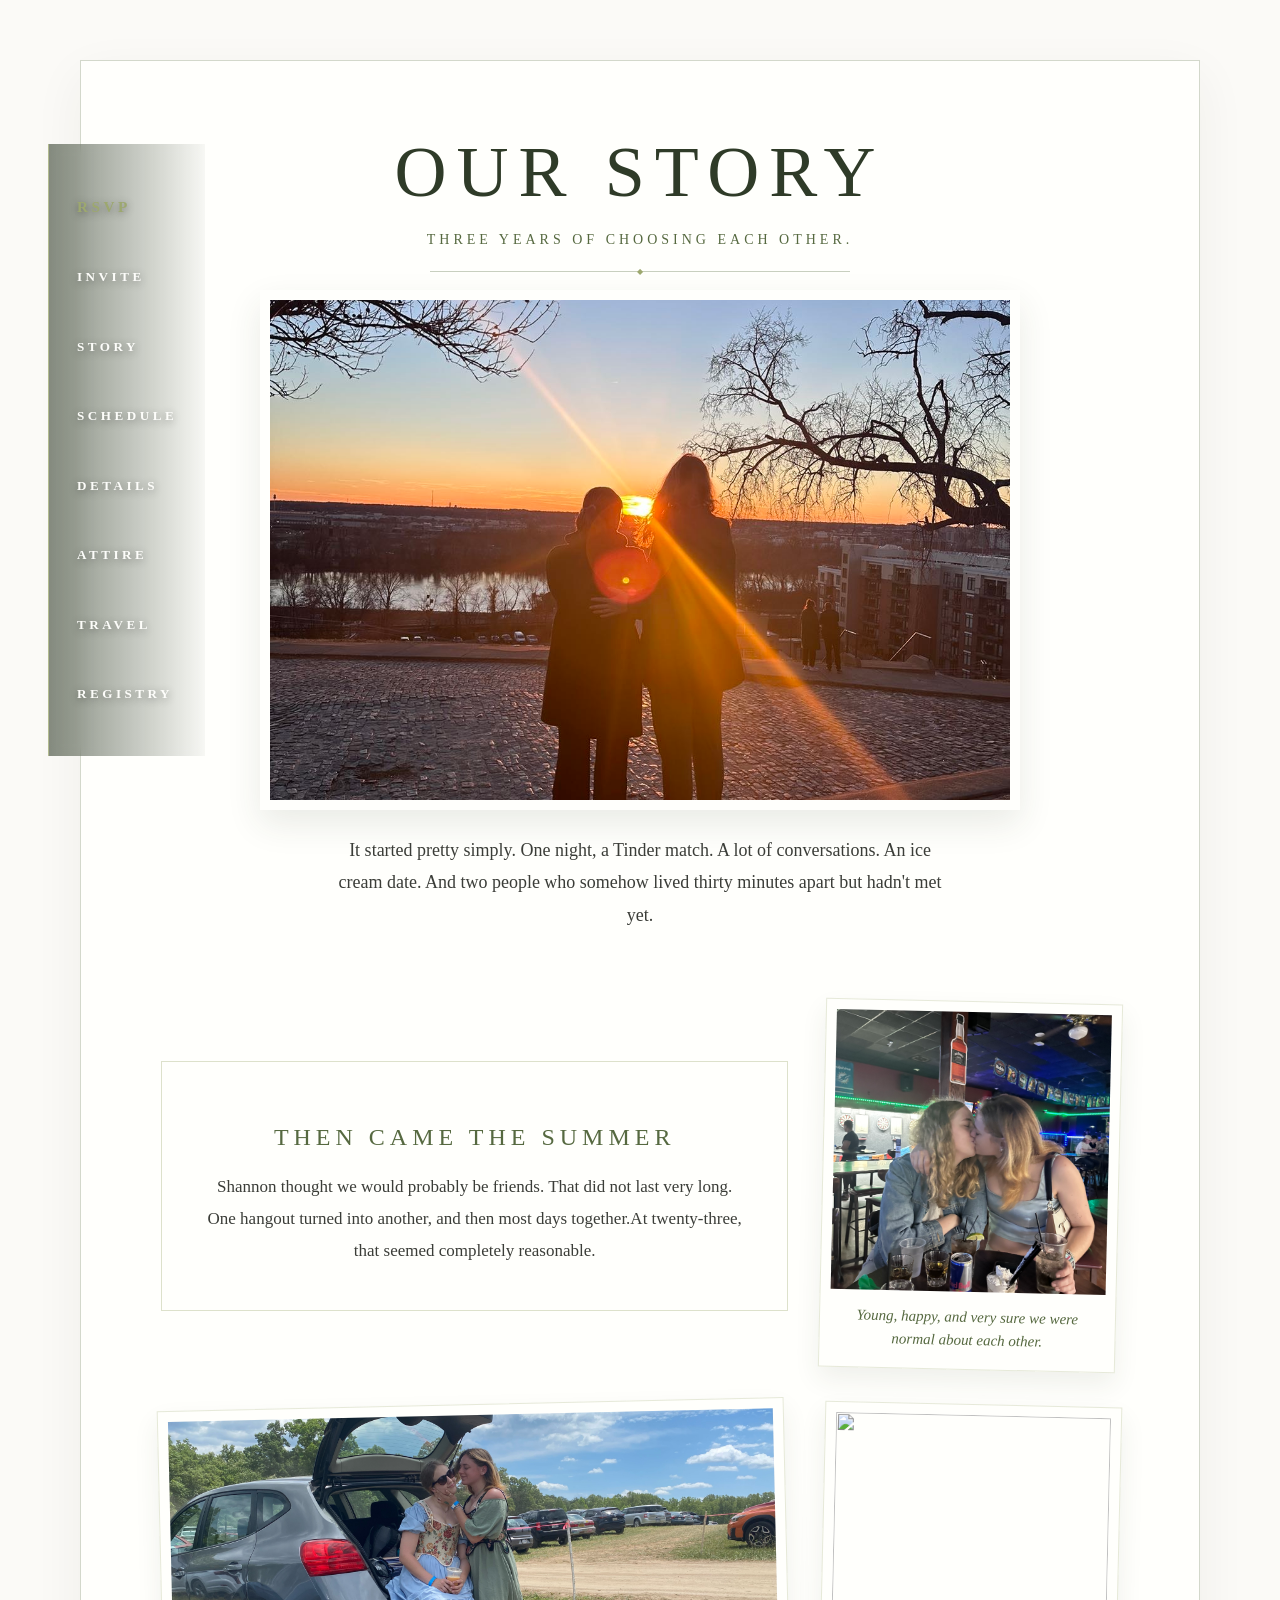
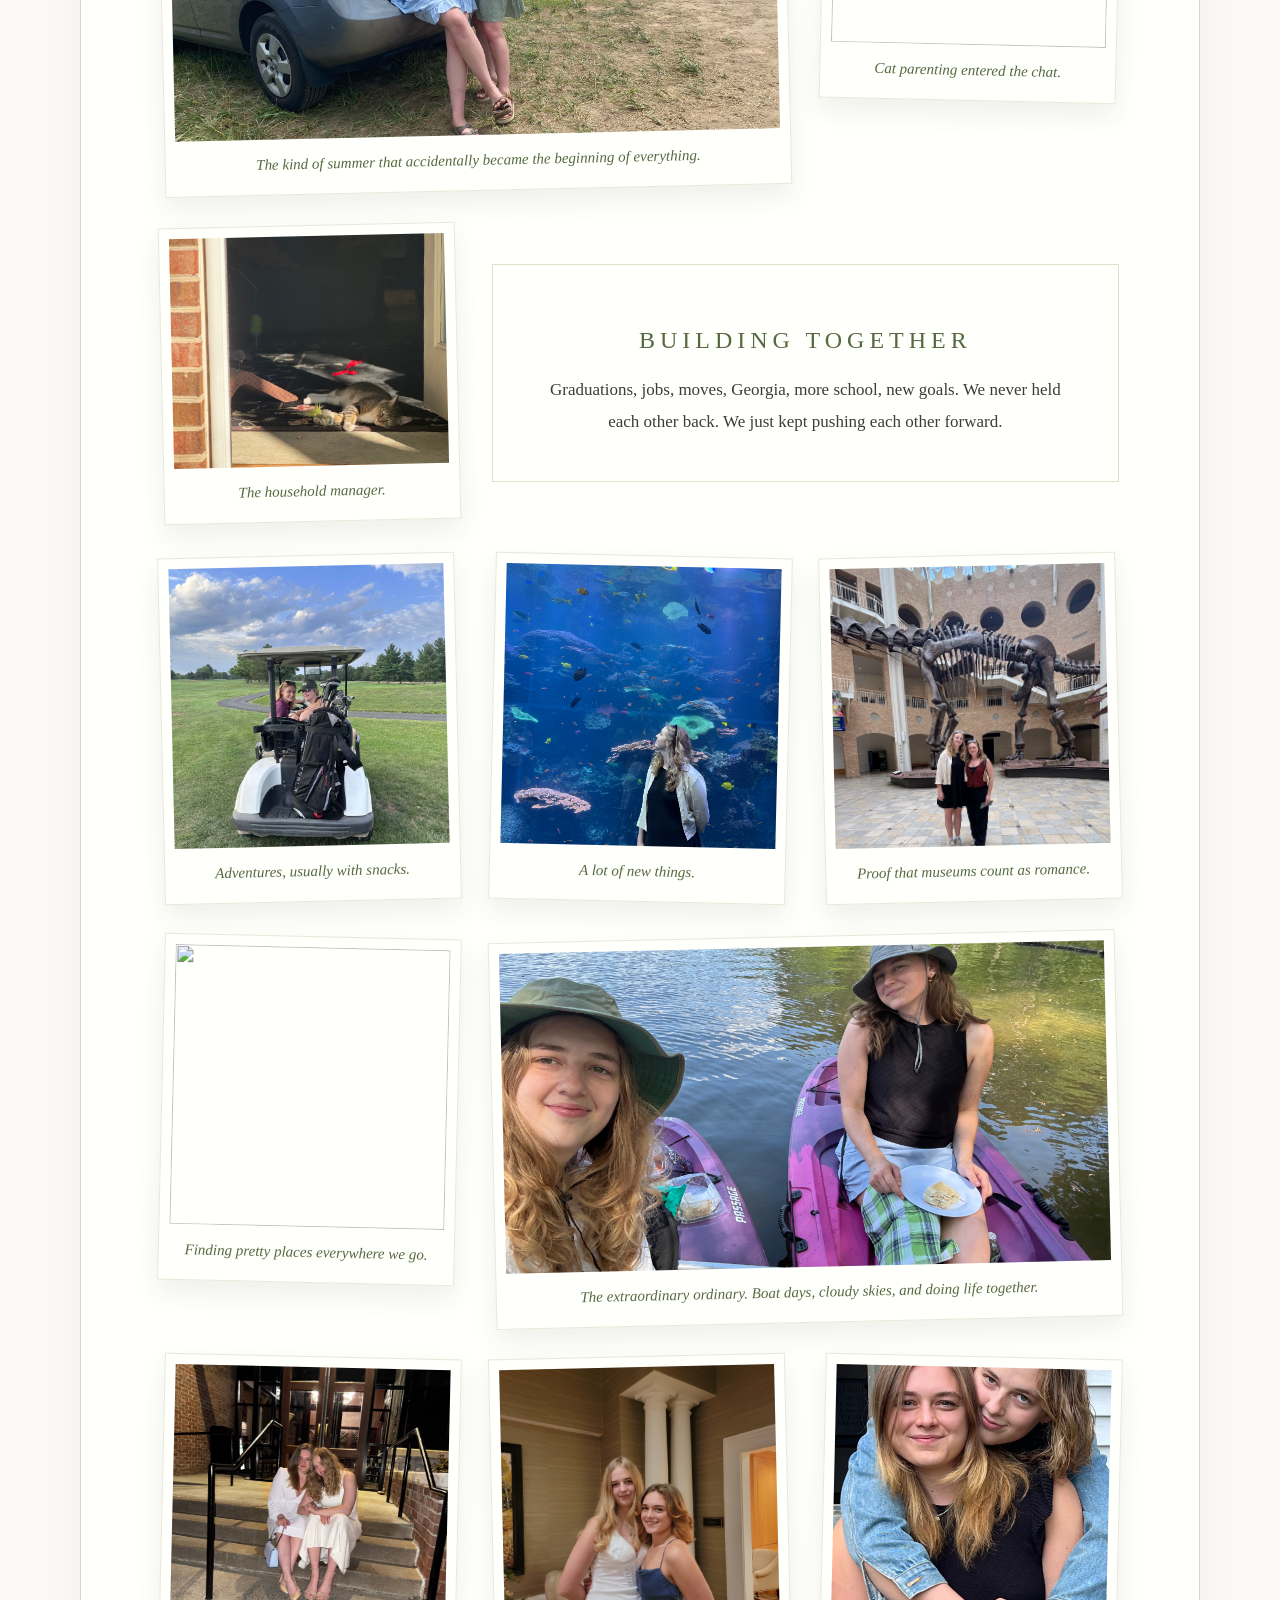
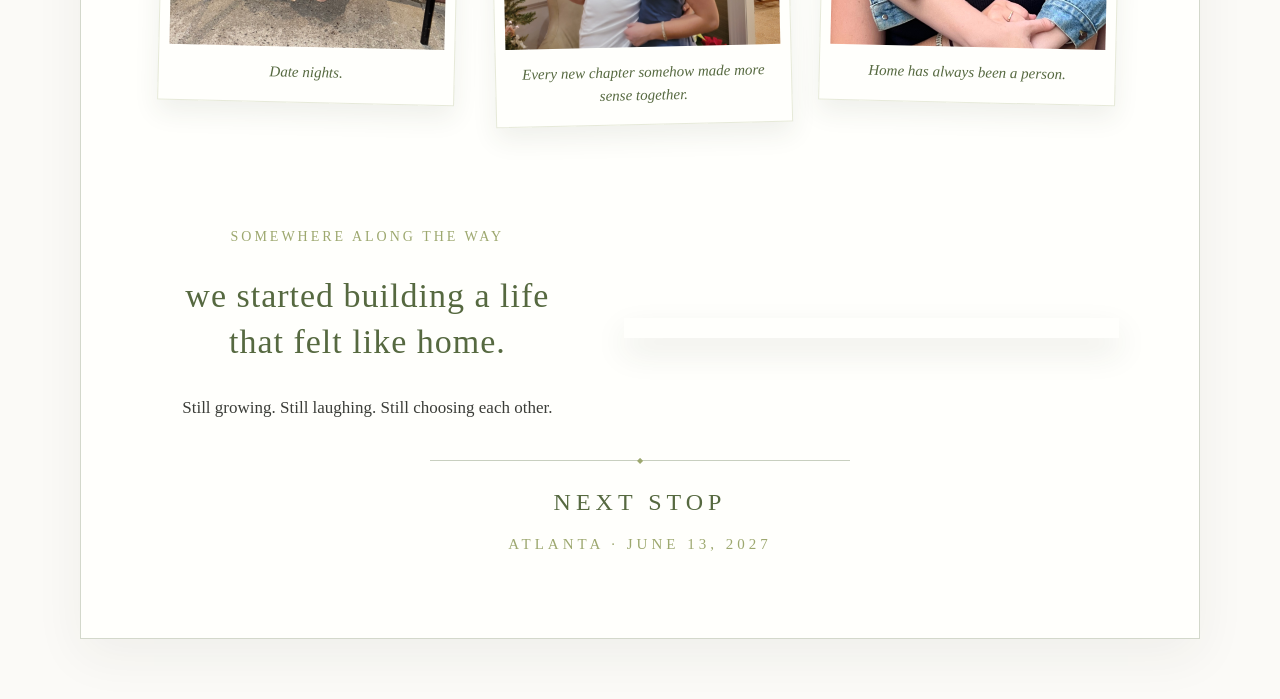
==== commit 76a31b61: "Update story.html" ====
--- a/story.html
+++ b/story.html
@@ -127,9 +127,9 @@
       <section class="story-forever">
         <div class="story-forever-text">
           <p>Somewhere along the way</p>
-          <h2>we started building a life we both wanted.</h2>
+          <h2>we started building a life that felt like home.</h2>
           <p>
-            Still dreaming big. Still showing up. Still choosing each other.
+            Still growing. Still laughing. Still choosing each other.
           </p>
         </div>
 
@@ -264,4 +264,4 @@
 
   <script src="script.js"></script>
 </body>
-</html>+</html>
--- a/style.css
+++ b/style.css
@@ -2624,3 +2624,84 @@
     font-size: 16px;
   }
 }
+/* Remove white gap under top nav on invite page */
+@media (max-width: 1000px) {
+  body {
+    padding-top: 0;
+  }
+
+  .invite-landing,
+  .landing {
+    padding-top: 116px;
+  }
+
+  .page-content,
+  .details-wrap,
+  .schedule-wrap,
+  .attire-wrap,
+  .travel-wrap,
+  .registry-wrap,
+  .story-wrap {
+    padding-top: 122px;
+  }
+}
+/* Keep top nav longer so side nav does not overlap invite card */
+@media (max-width: 1250px) {
+  body {
+    padding-top: 0;
+  }
+
+  .side-nav {
+    display: flex !important;
+    position: fixed;
+    top: 0;
+    left: 0;
+    right: 0;
+    bottom: auto;
+    width: 100%;
+    height: auto;
+    transform: none;
+    z-index: 70;
+
+    flex-direction: row;
+    justify-content: flex-start;
+    align-items: center;
+    gap: 16px;
+
+    padding: 14px 14px;
+    overflow-x: auto;
+    border-left: none;
+    border-bottom: 1px solid rgba(157,168,111,.45);
+    background: rgba(47,59,40,.96);
+    box-shadow: 0 10px 24px rgba(47,59,40,.18);
+    white-space: nowrap;
+  }
+
+  .side-nav a,
+  .side-nav button {
+    flex: 0 0 auto;
+    color: var(--ivory) !important;
+    text-shadow: none !important;
+    letter-spacing: 1.8px;
+    font-size: .68rem;
+    transform: none;
+  }
+
+  #openRsvpSide {
+    padding: 8px 14px;
+    border: 1px solid rgba(157,168,111,.75);
+  }
+
+  .invite-card-refined {
+    transform: none !important;
+  }
+
+  .invite-landing,
+  .landing {
+    padding-top: 116px;
+  }
+
+  .countdown-corner {
+    top: 100px;
+  }
+}
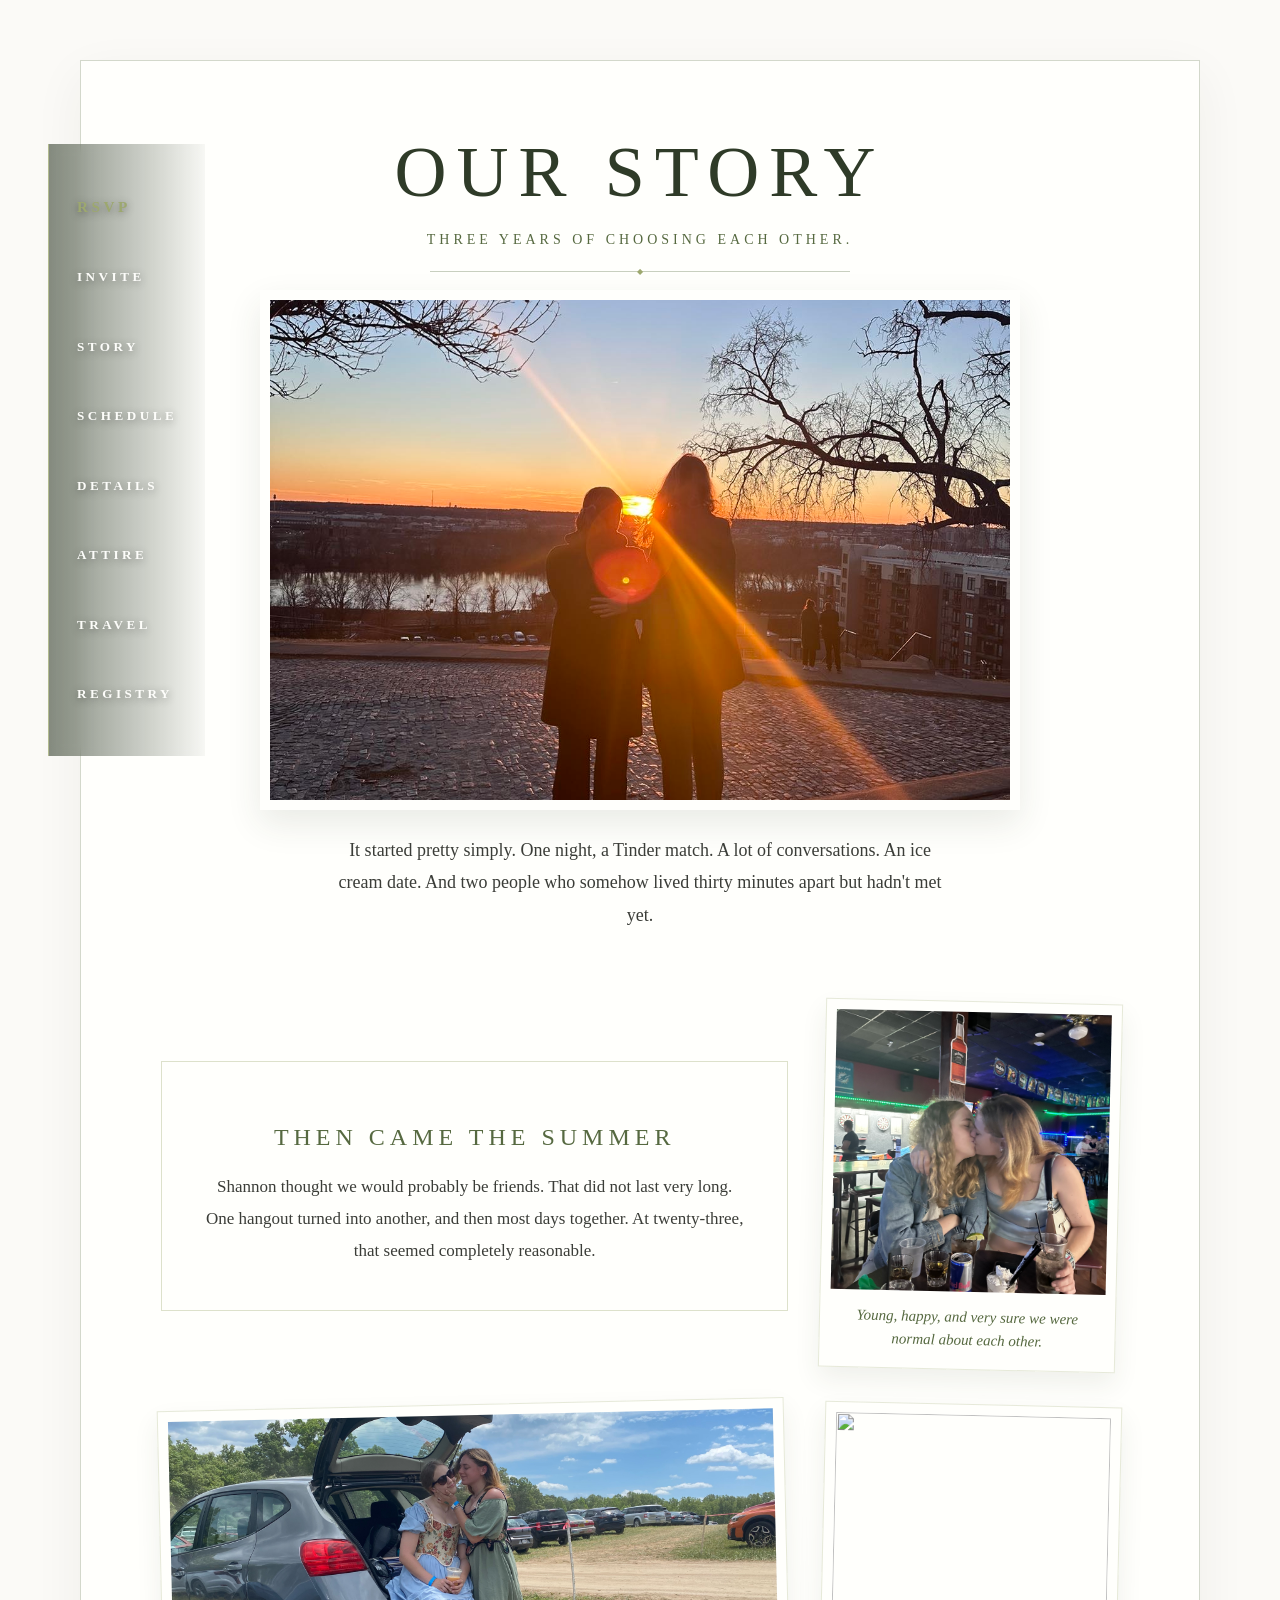
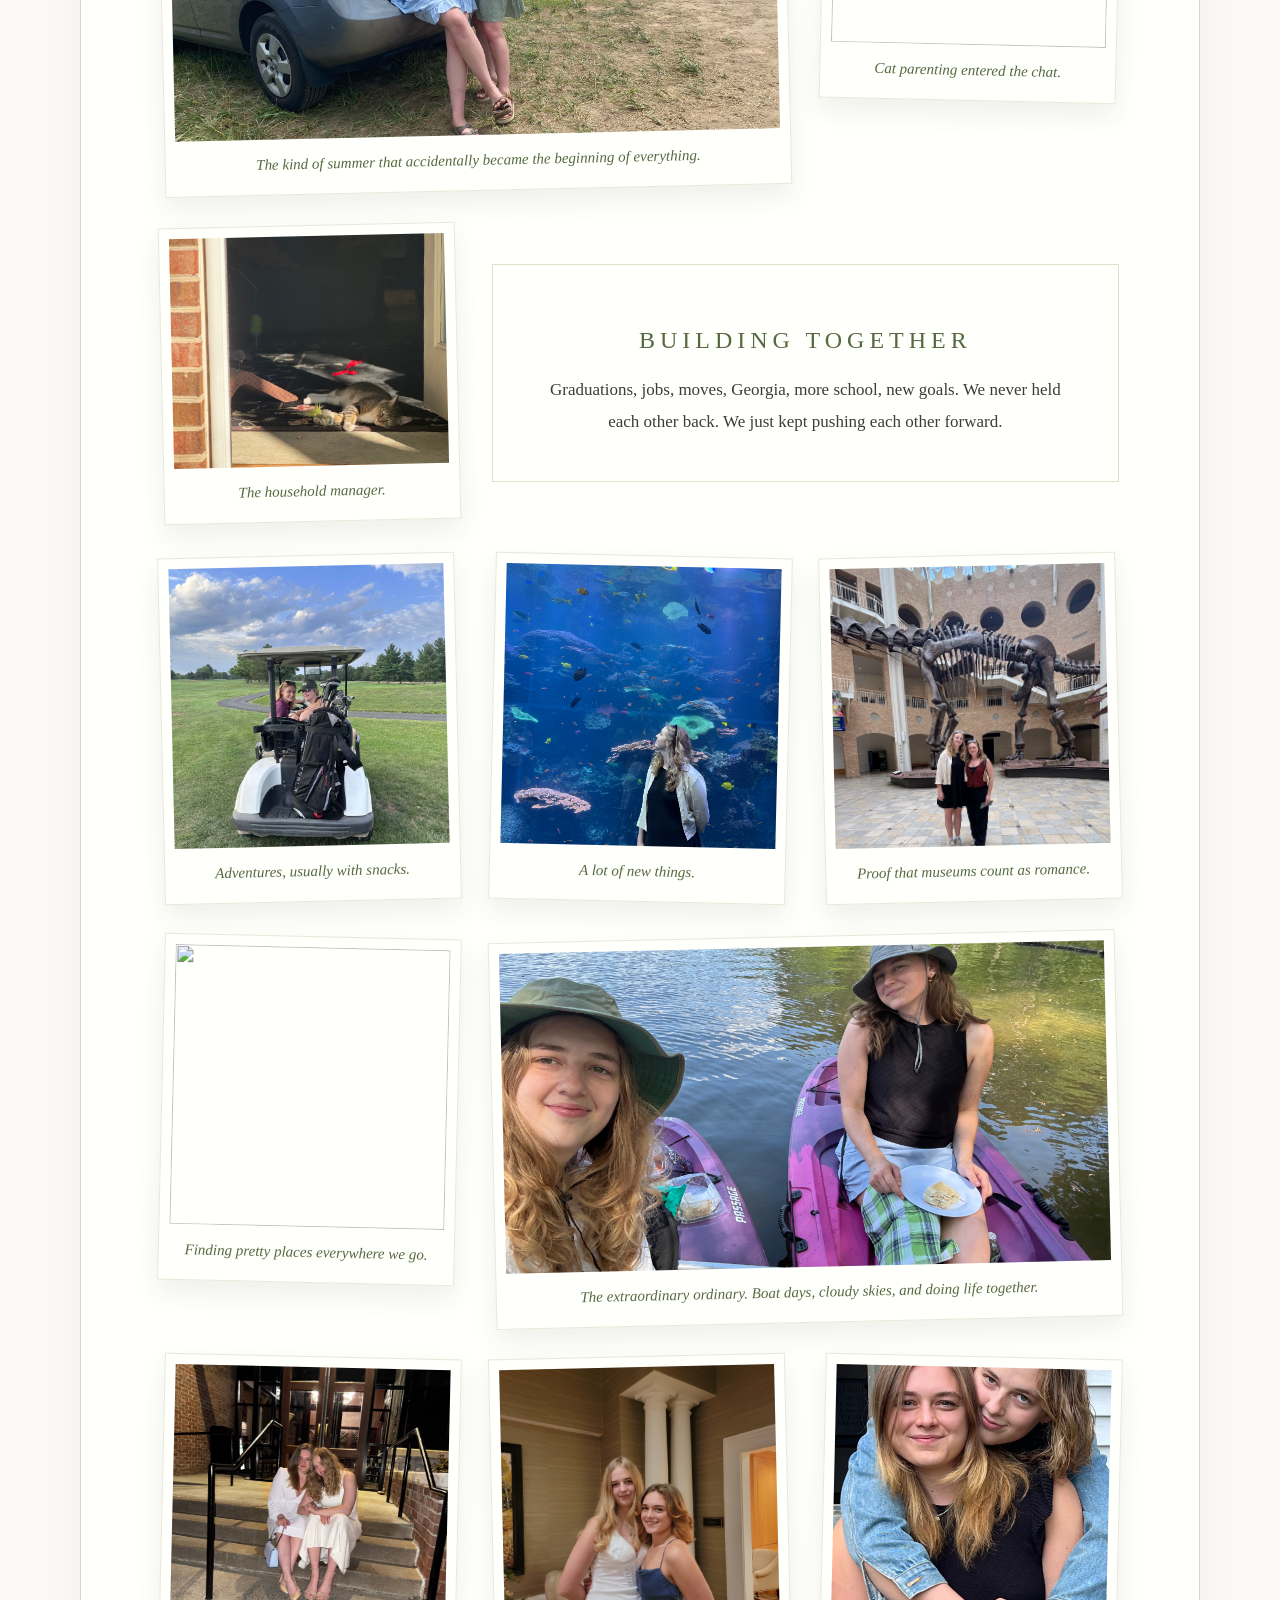
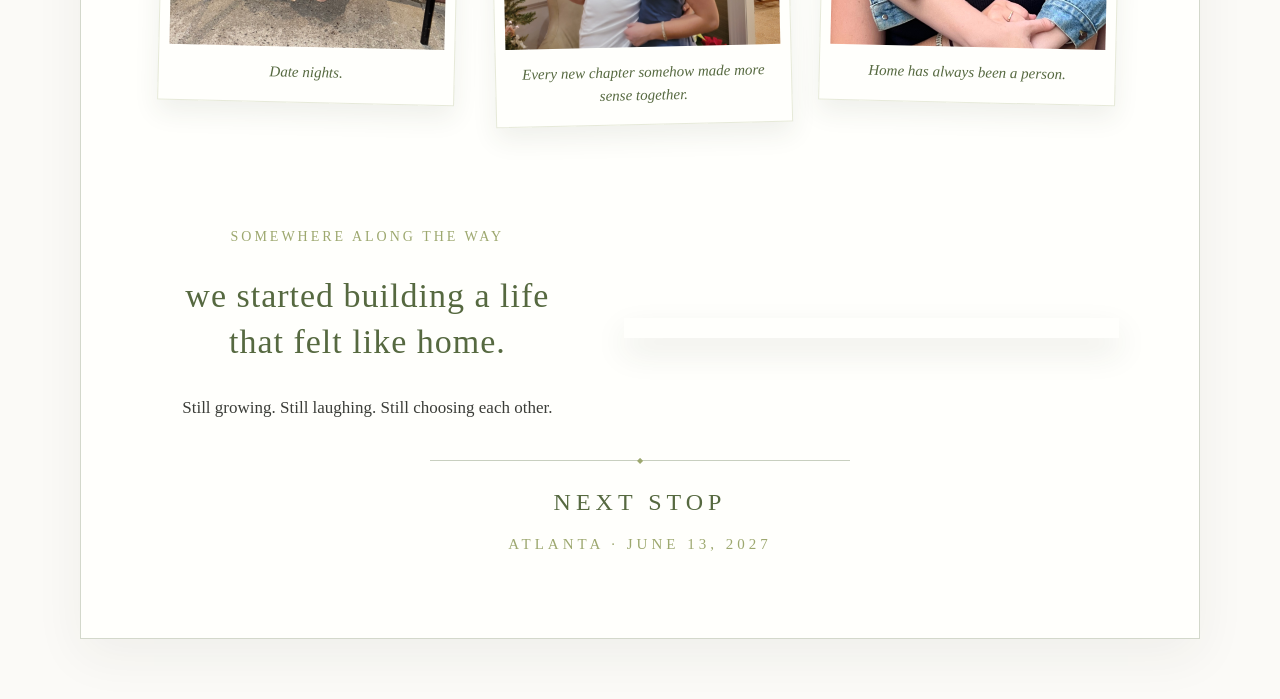
==== commit 74100179: "Update story.html" ====
--- a/story.html
+++ b/story.html
@@ -50,7 +50,7 @@
           <h2>Then came the summer</h2>
           <p>
             Shannon thought we would probably be friends. That did not last very long.
-            One hangout turned into another, and then most days together.At twenty-three, that seemed completely reasonable.
+            One hangout turned into another, and then most days together. At twenty-three, that seemed completely reasonable.
           </p>
         </div>
 
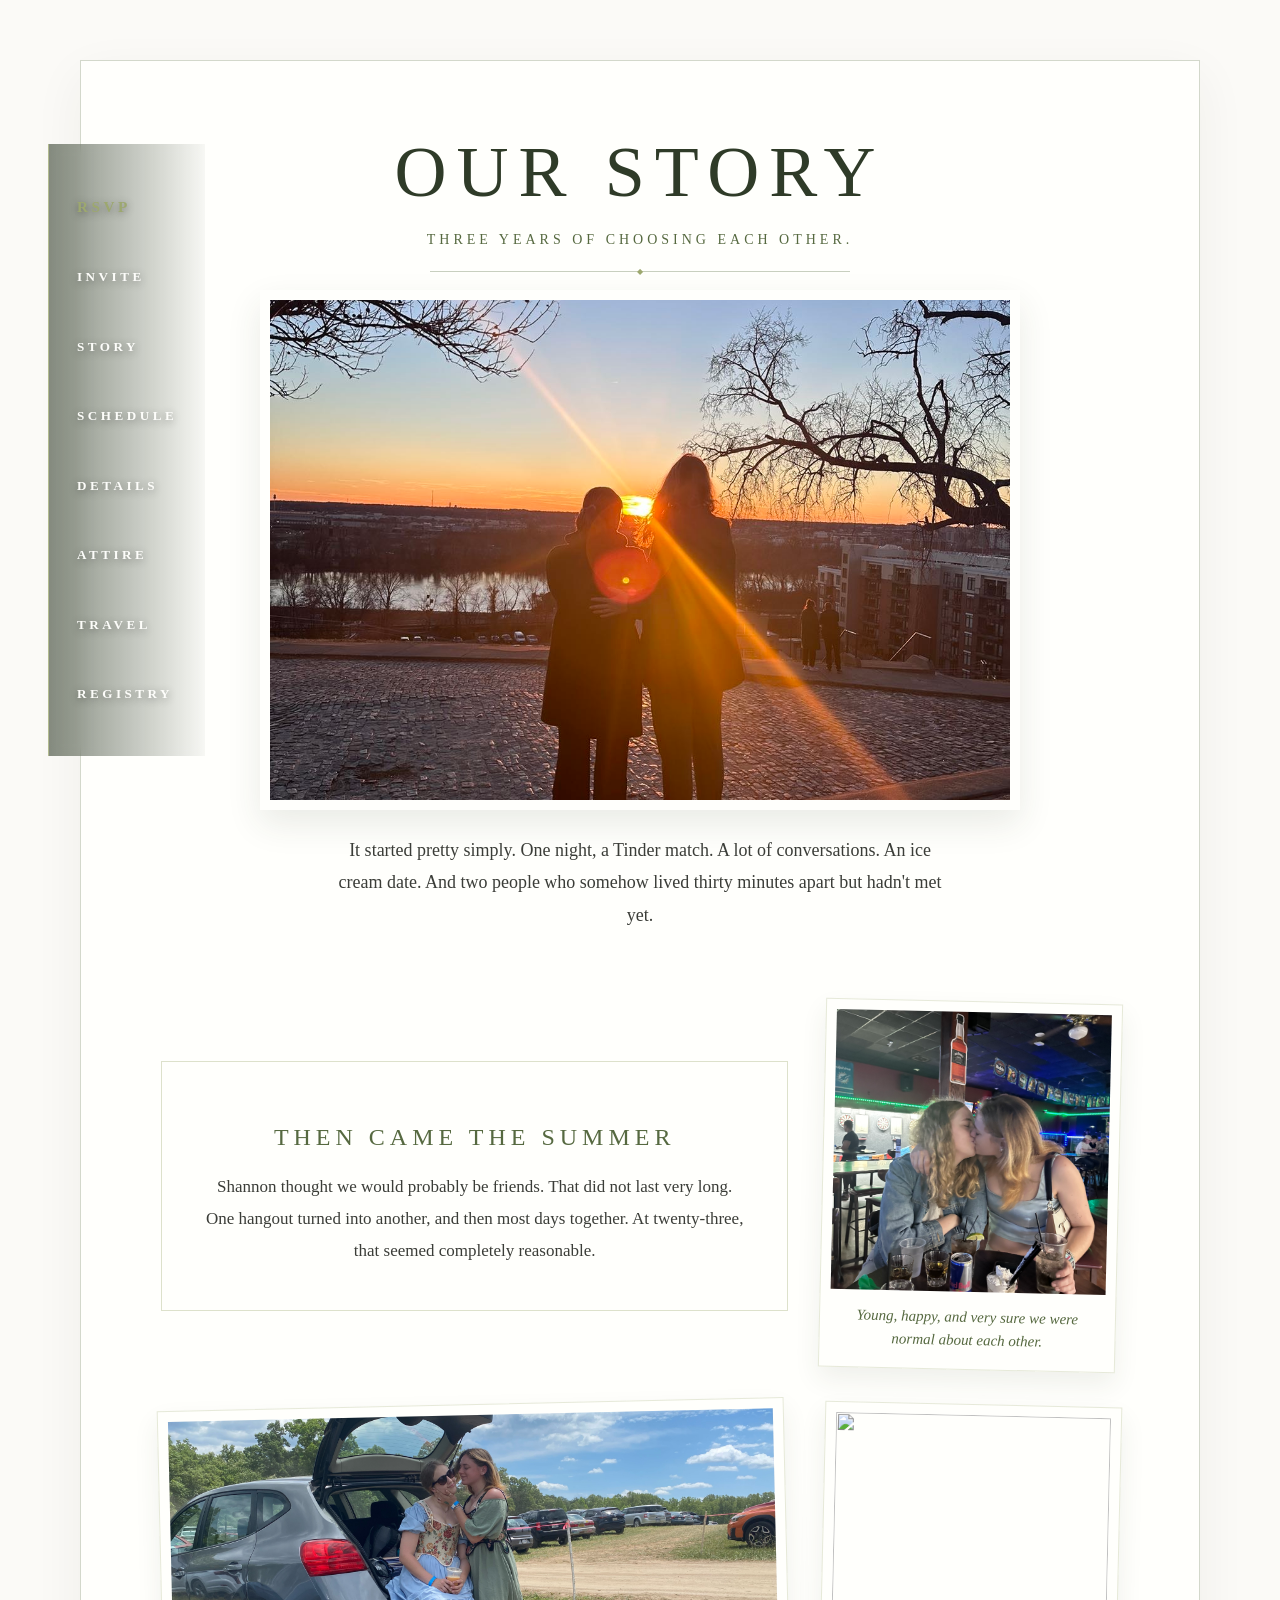
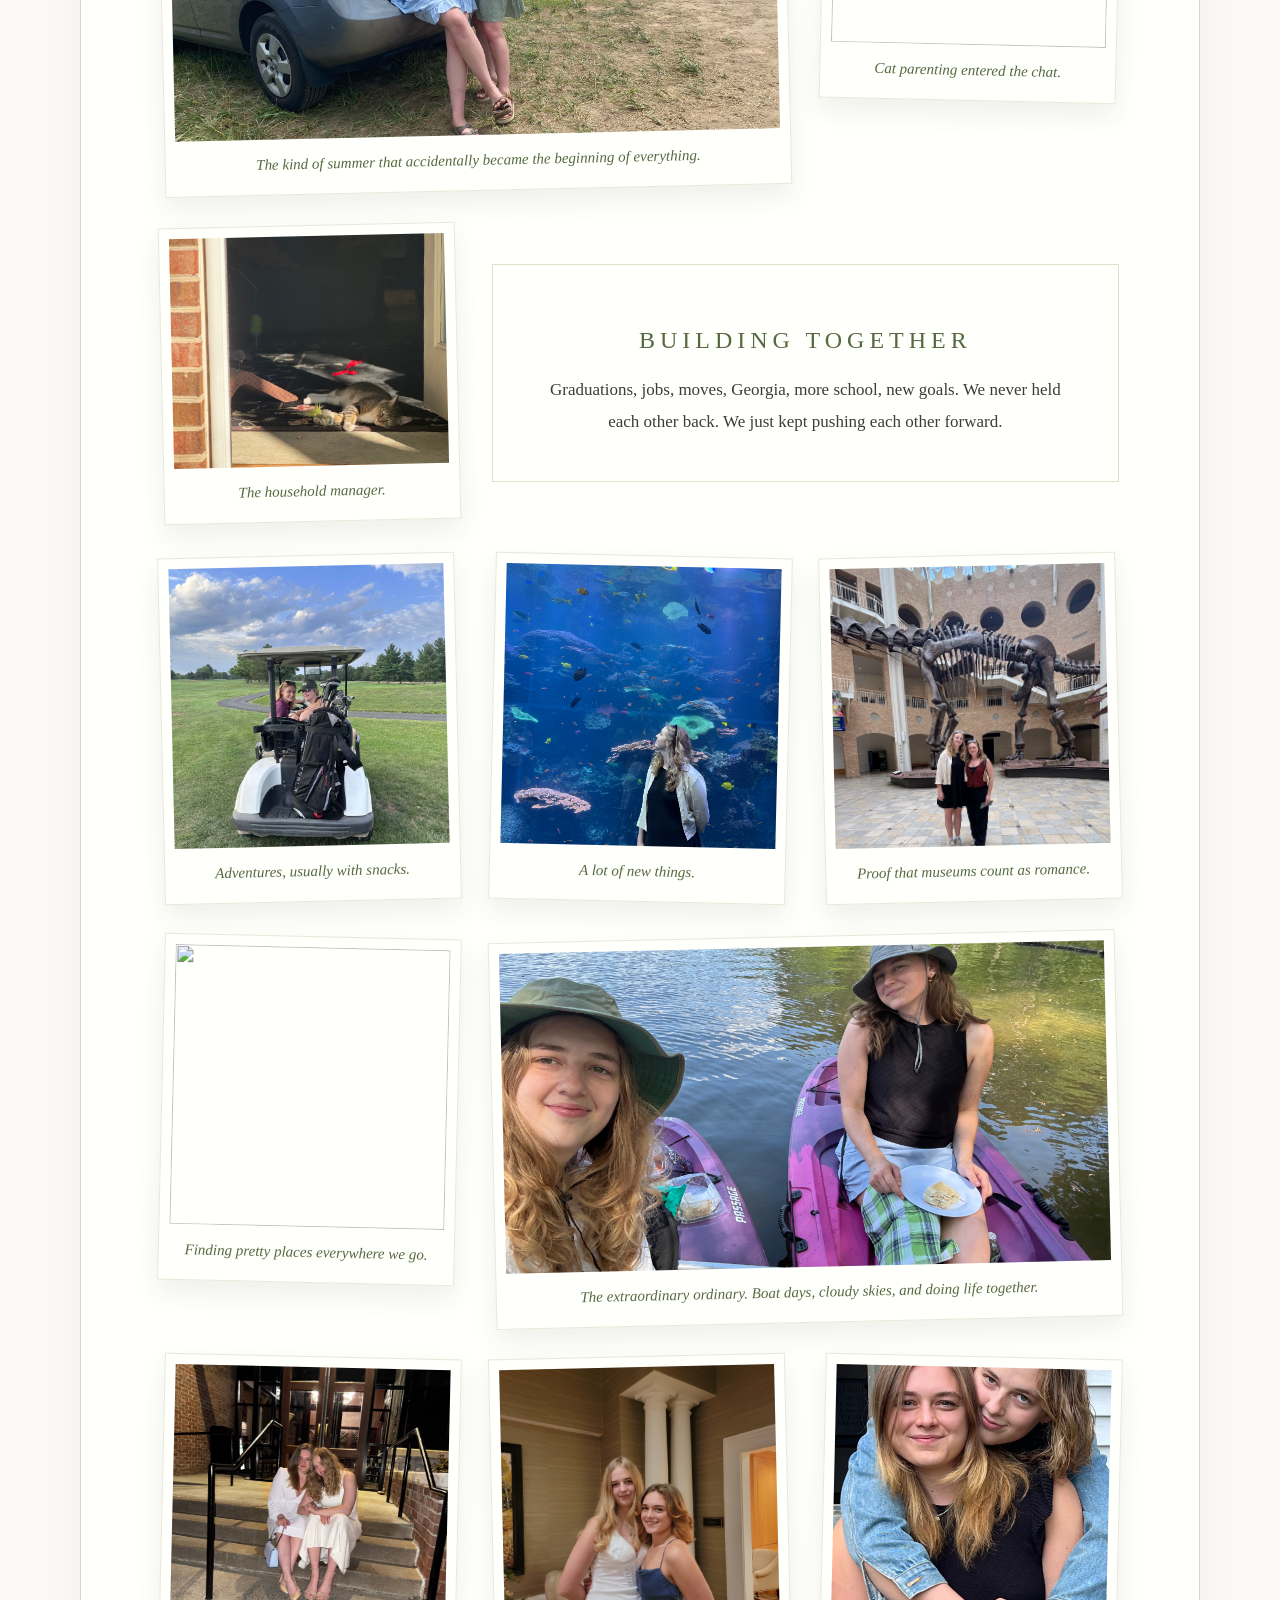
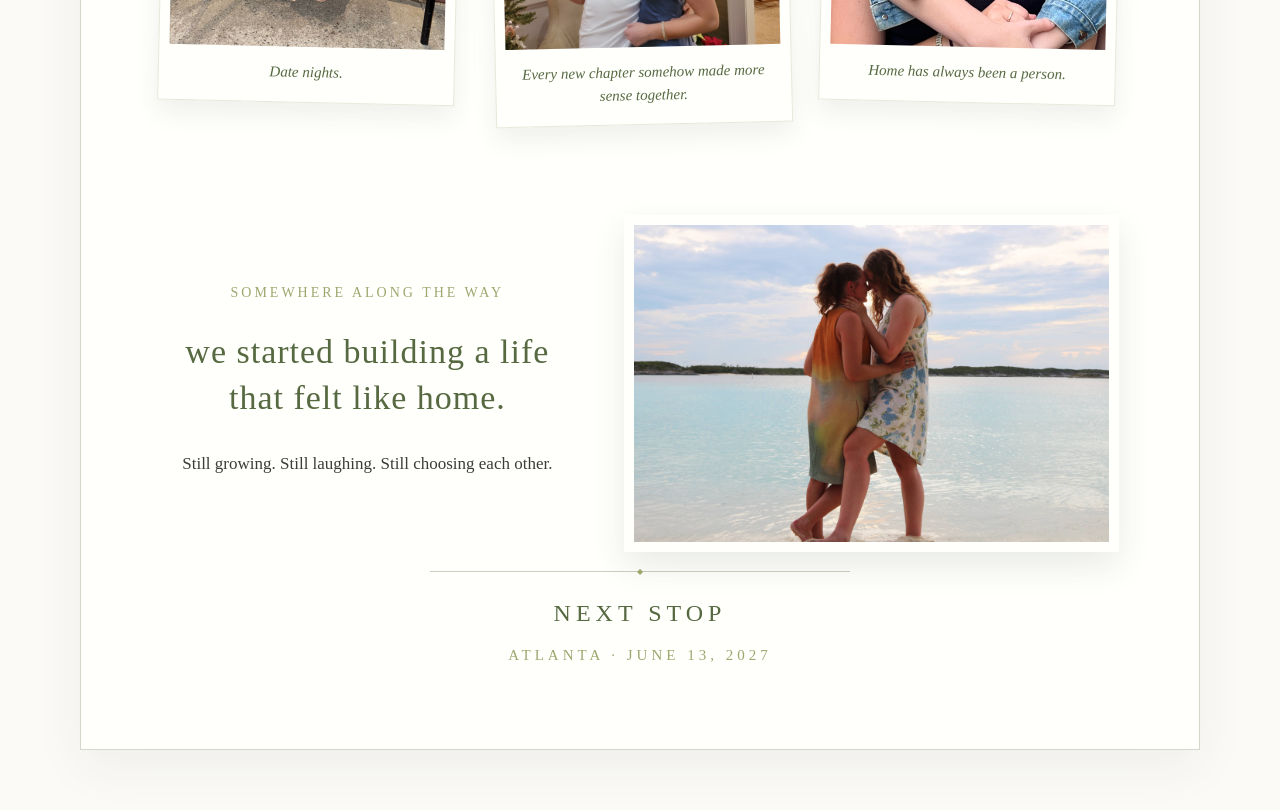
==== commit 35aff03f: "Update story.html" ====
--- a/story.html
+++ b/story.html
@@ -133,7 +133,7 @@
           </p>
         </div>
 
-        <img src="images/story-tyvek-kiss.jpg" alt="">
+        <img src="images/story-tyvek-kiss.JPG" alt="">
       </section>
 
       <div class="fancy-divider"></div>
